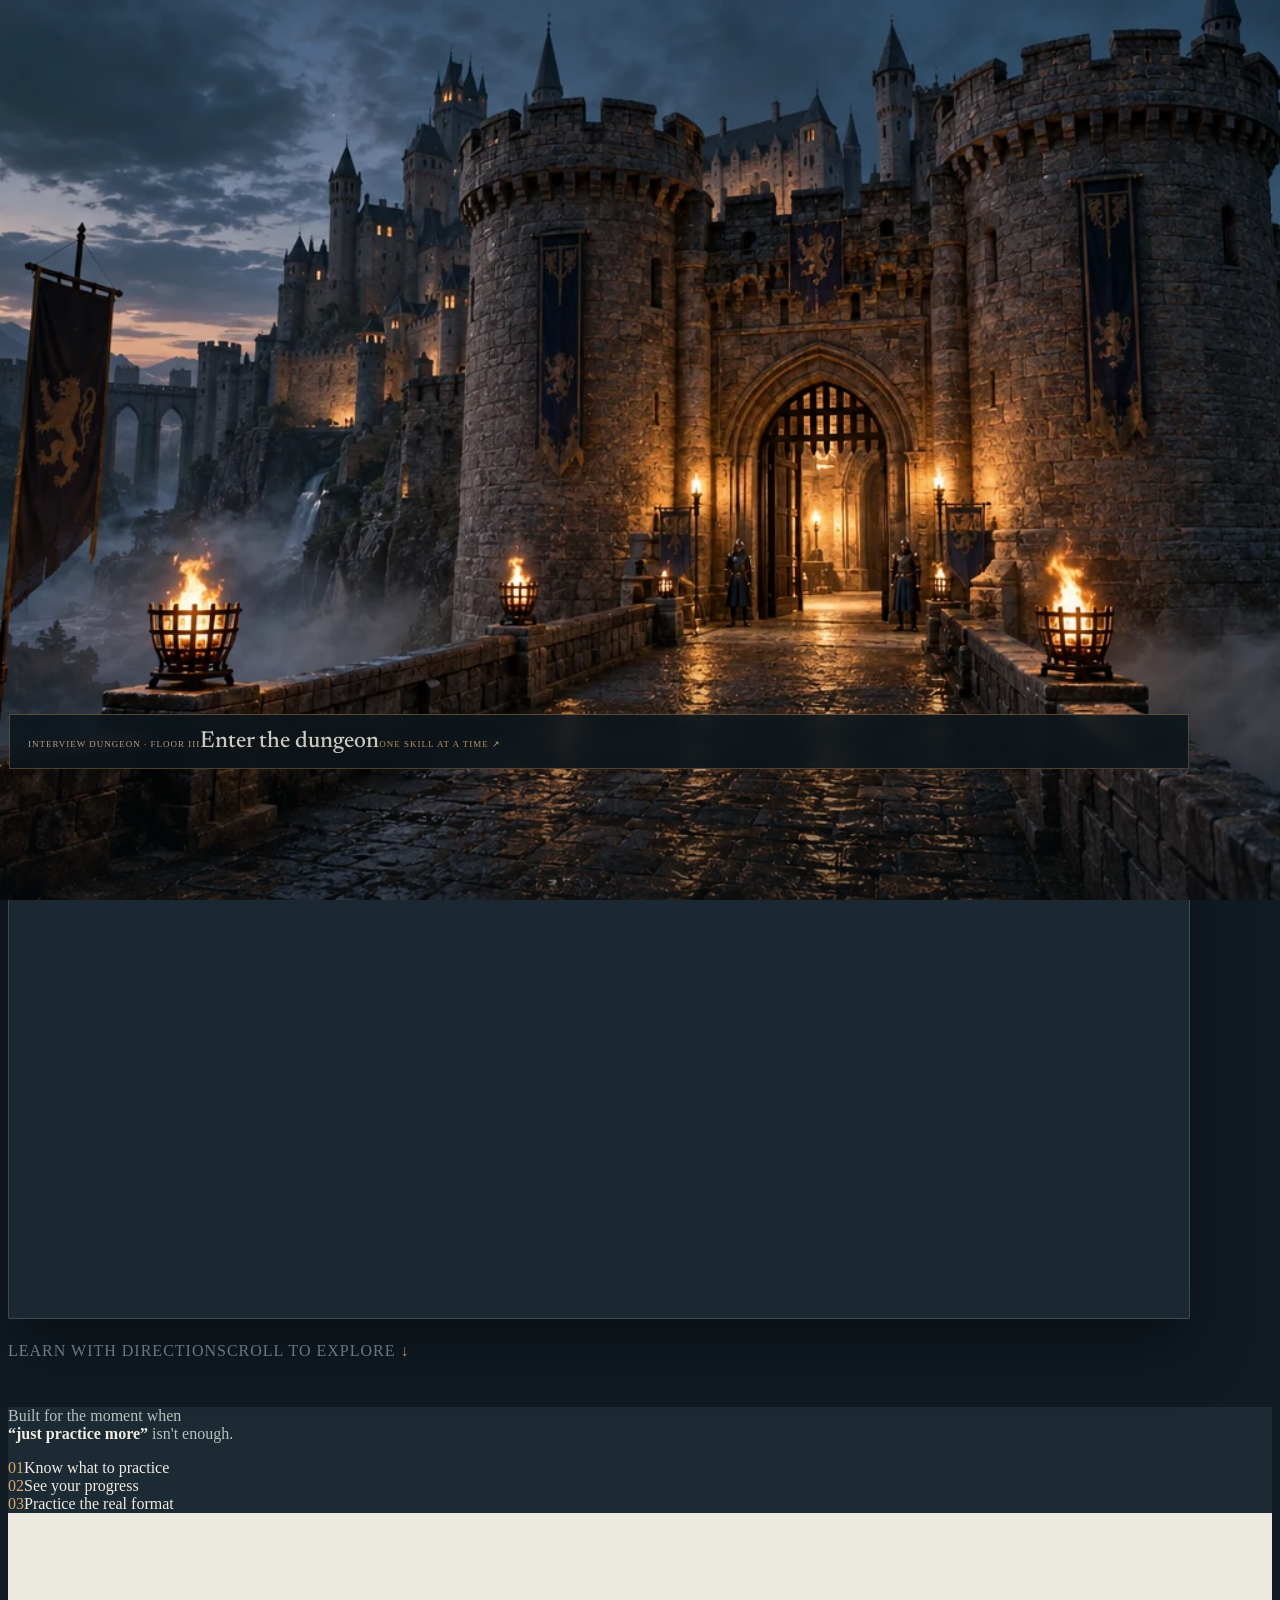
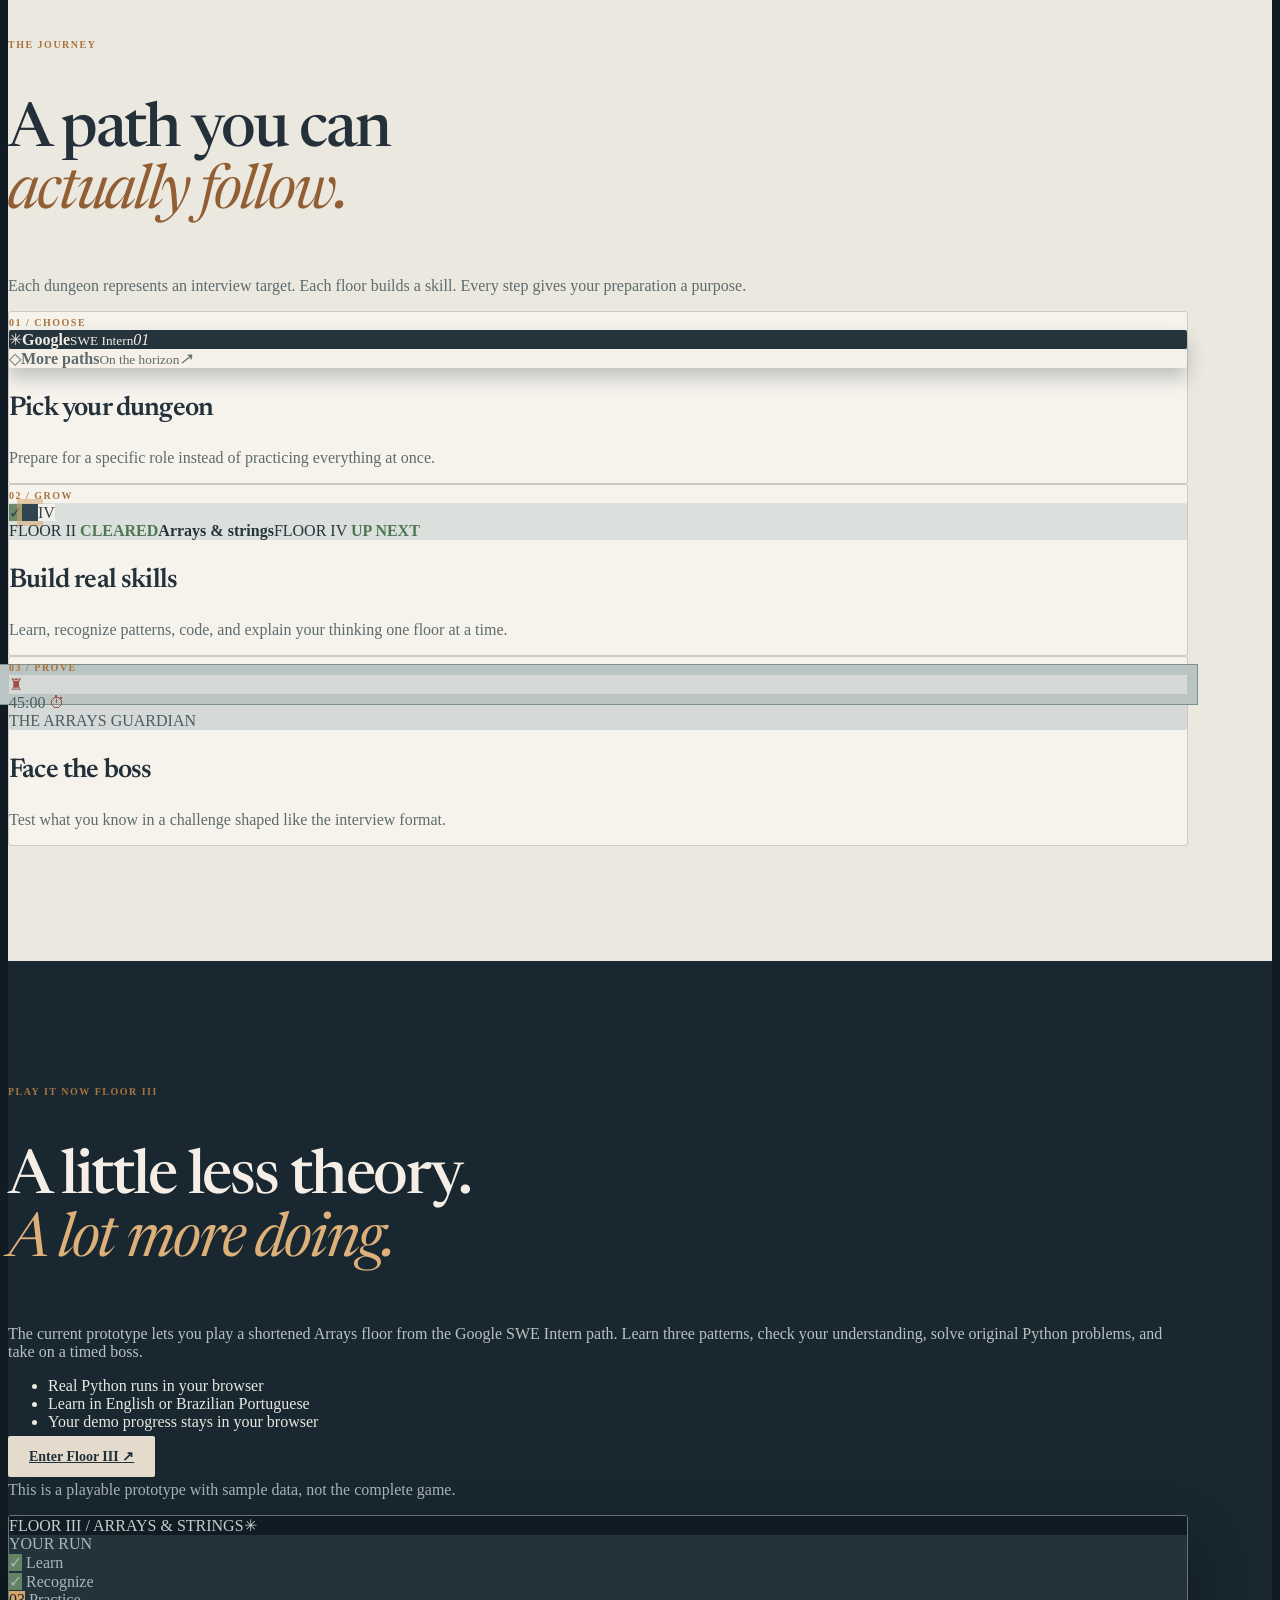
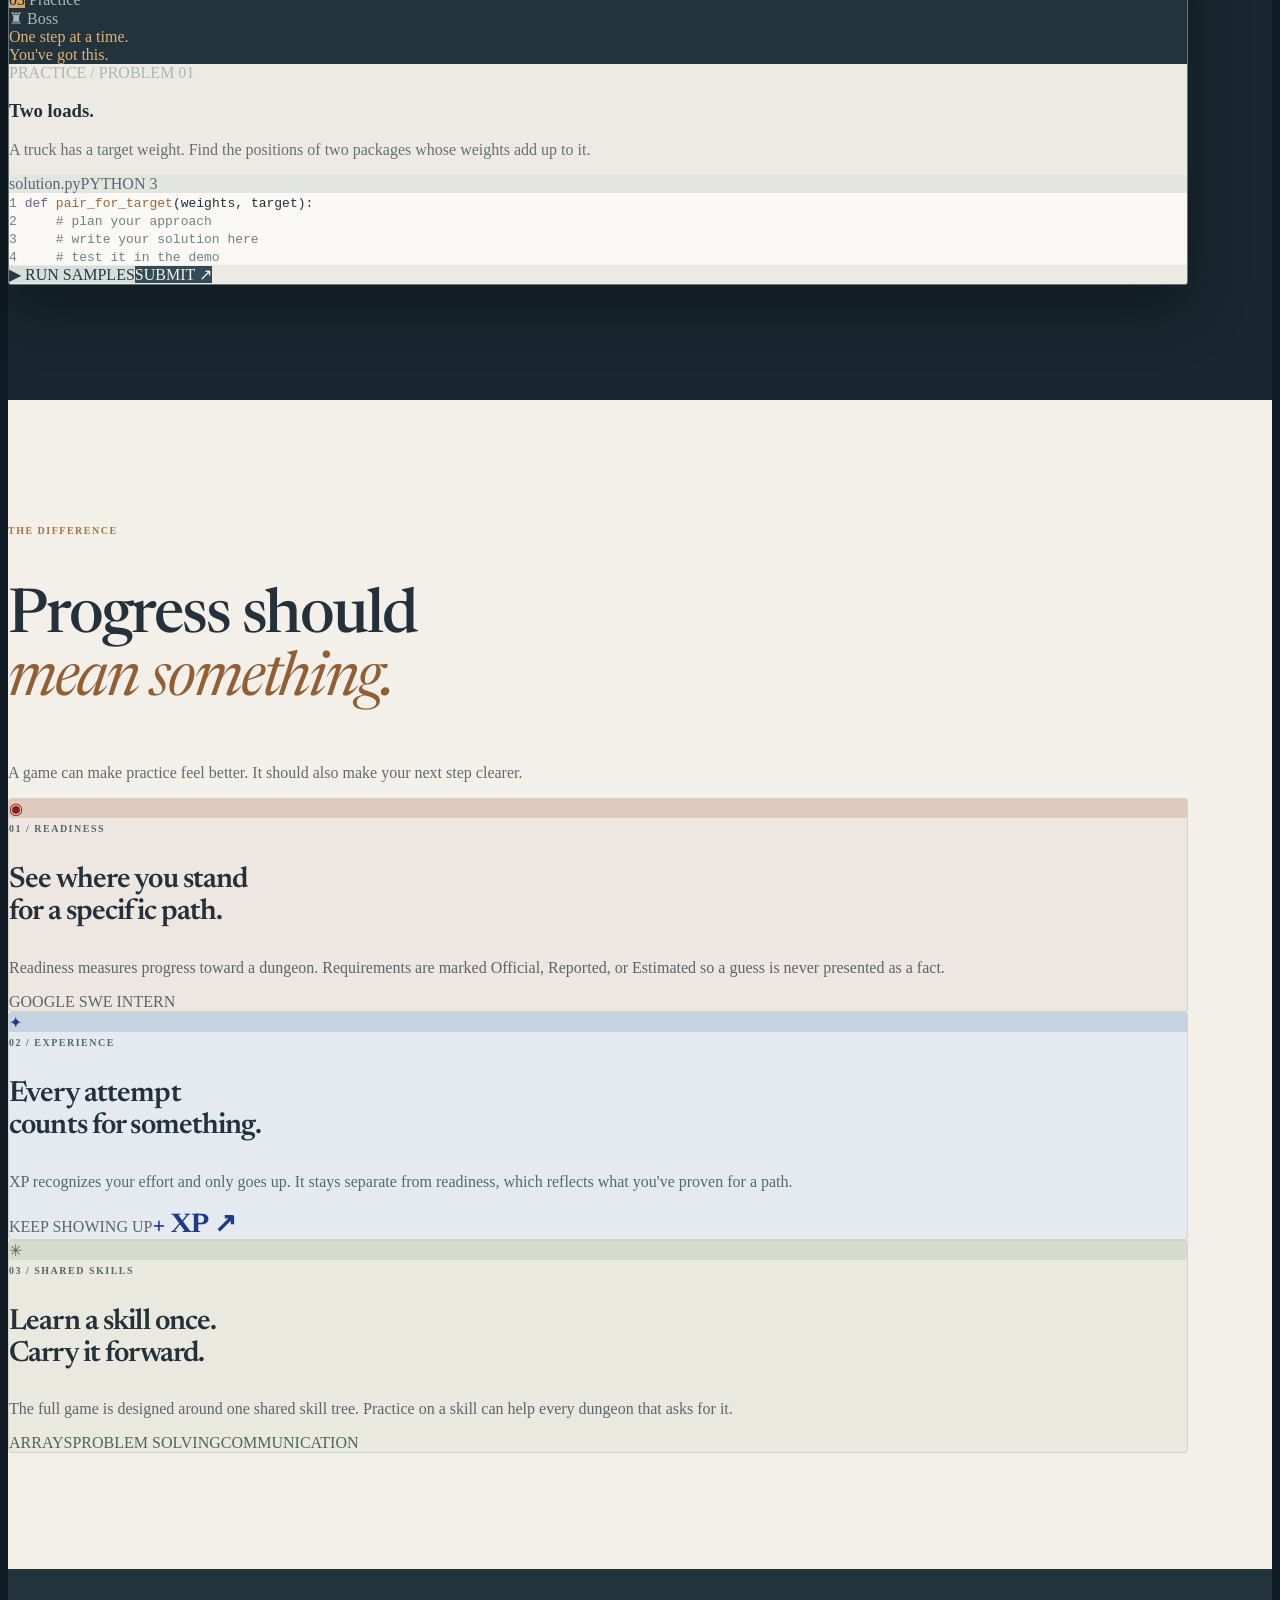
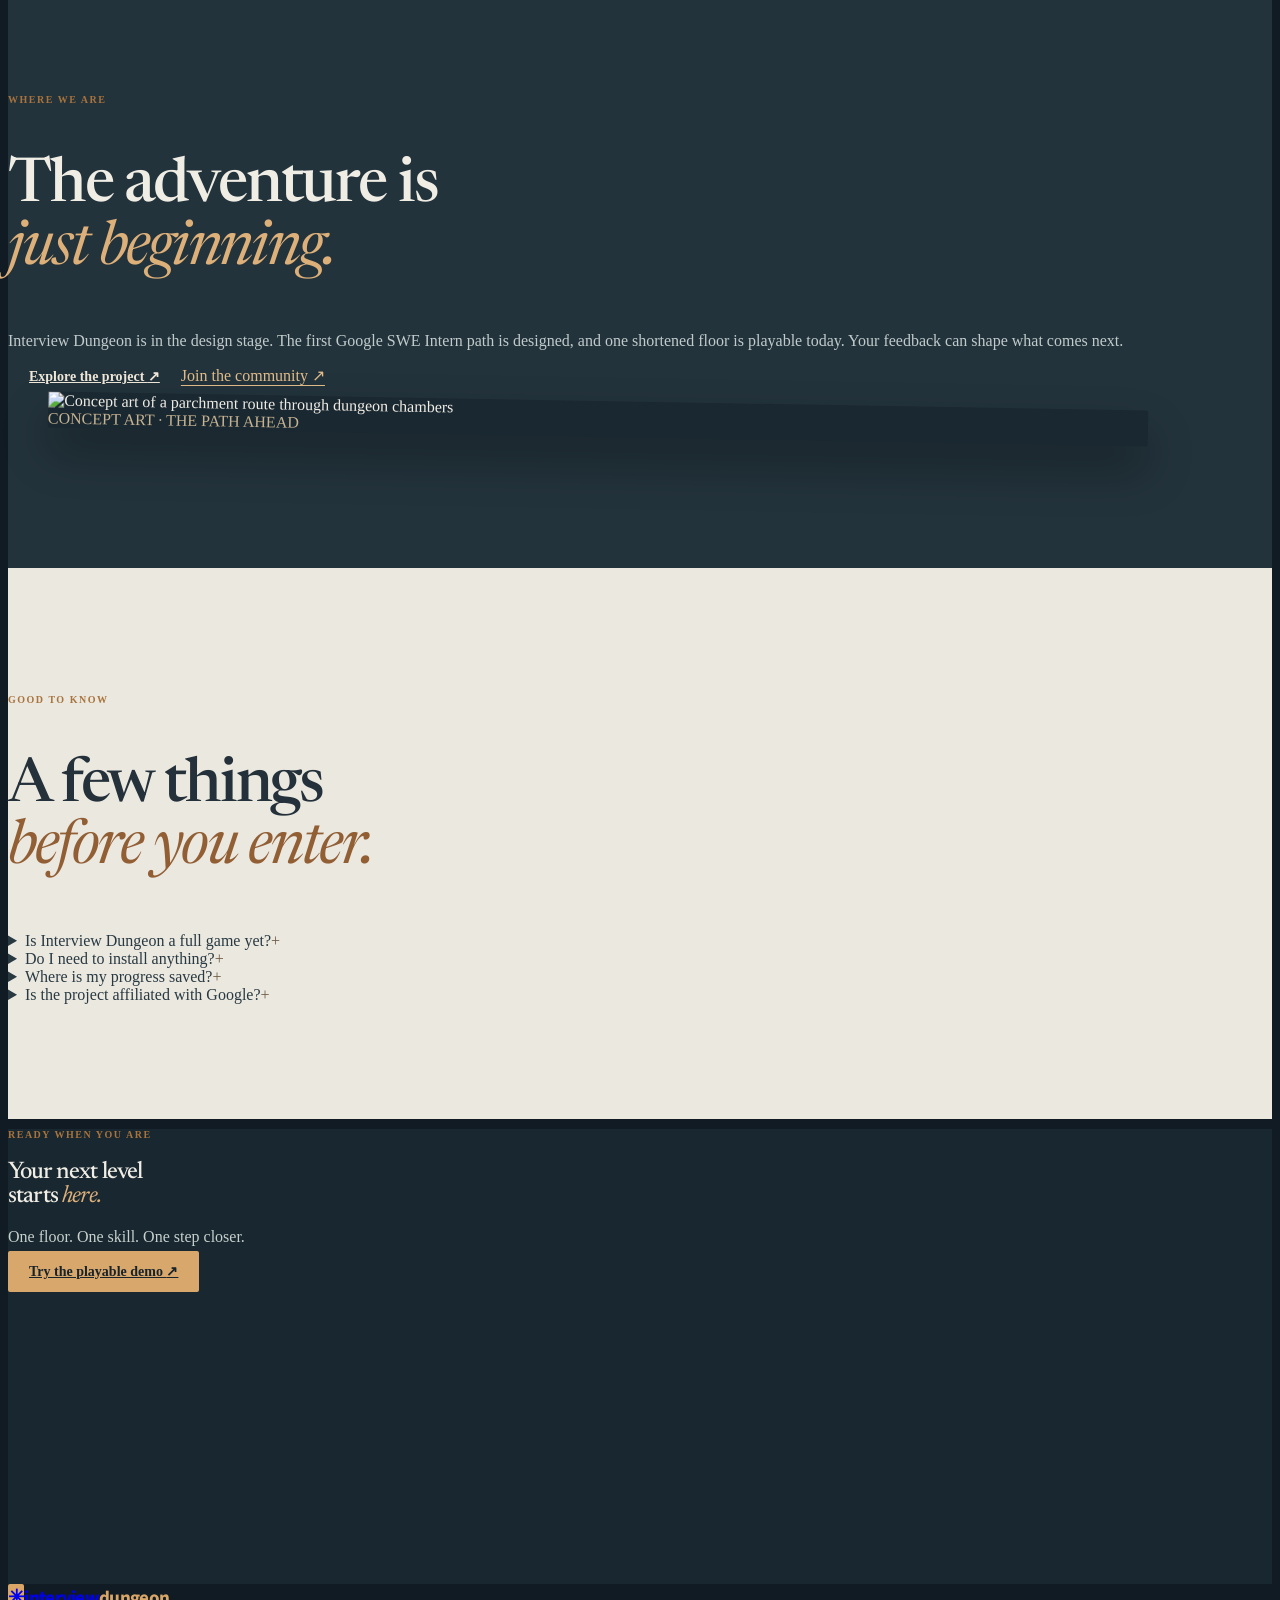
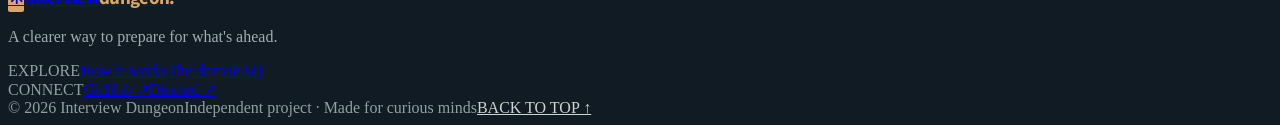
==== website/index.html @ 8a8655fc "Refine landing page with castle artwork and dusk palette" ====
<!doctype html>
<html lang="en">
<head>
  <meta charset="utf-8">
  <meta name="viewport" content="width=device-width, initial-scale=1">
  <meta name="theme-color" content="#101b23">
  <meta name="description" content="Interview Dungeon turns tech interview preparation into a skill-by-skill adventure. Explore the concept and play the Floor III demo.">
  <title>Interview Dungeon — Prepare with purpose</title>
  <link rel="preconnect" href="https://fonts.googleapis.com">
  <link rel="preconnect" href="https://fonts.gstatic.com" crossorigin>
  <link href="https://fonts.googleapis.com/css2?family=Newsreader:opsz,wght@6..72,400;6..72,500;6..72,600&family=Source+Sans+3:wght@400;500;600;700&family=IBM+Plex+Mono:wght@400;500;600&display=swap" rel="stylesheet">
  <link rel="stylesheet" href="styles.css">
  <link rel="stylesheet" href="theme.css">
  <link rel="stylesheet" href="landing-refinement.css">
  <script src="script.js" defer></script>
</head>
<body>
  <a class="skip-link" href="#main">Skip to content</a>

  <header class="site-header" id="top">
    <div class="container header-inner">
      <a class="brand" href="#top" aria-label="Interview Dungeon home"><span class="brand-mark" aria-hidden="true">✳</span><span>interview<span class="brand-accent">dungeon</span><span class="brand-dot">.</span></span></a>
      <button class="menu-toggle" type="button" aria-label="Open navigation" aria-controls="primary-nav" aria-expanded="false"><span></span><span></span><span></span></button>
      <nav class="primary-nav" id="primary-nav" aria-label="Main navigation">
        <a href="#how-it-works">How it works</a>
        <a href="#the-demo">The demo</a>
        <a href="#why-it-works">Why it works</a>
        <a href="#faq">FAQ</a>
        <a class="nav-cta" href="../prototype/">Play the demo <span aria-hidden="true">↗</span></a>
      </nav>
    </div>
  </header>

  <main id="main">
    <section class="hero section-pad" aria-labelledby="hero-title">
      <div class="container hero-grid">
        <div class="hero-copy">
          <div class="eyebrow"><span class="eyebrow-line"></span> INTERVIEW PREP, REIMAGINED </div>
          <h1 id="hero-title">Your next interview is a <em>dungeon.</em><br>Enter prepared.</h1>
          <p class="hero-lede">Trade aimless grinding for a clear path. Learn the skills, practice the format, and face a boss that feels like the interview ahead.</p>
          <div class="hero-actions"><a class="button button-primary" href="../prototype/">Try the playable demo <span aria-hidden="true">↗</span></a><a class="text-link" href="#how-it-works">See how it works <span aria-hidden="true">↓</span></a></div>
          <p class="hero-note"><span class="note-pulse" aria-hidden="true"></span> Playable Floor III prototype · Free in your browser</p>
        </div>
        <div class="hero-art" aria-label="Castle entrance at dusk, with torches along a stone bridge">
          <img class="hero-key-art" src="assets/castle-gate.webp" alt="A castle gate glows with torchlight beyond a wet stone bridge at dusk" width="1280" height="720" fetchpriority="high">
          <div class="hero-art-card"><span>INTERVIEW DUNGEON · FLOOR III</span><strong>Enter the dungeon</strong><small>ONE SKILL AT A TIME <span aria-hidden="true">↗</span></small></div>
        </div>
      </div>
      <div class="container hero-bottom"><span>LEARN WITH DIRECTION</span><span class="hero-bottom-rule"></span><span>SCROLL TO EXPLORE <span aria-hidden="true">↓</span></span></div>
    </section>

    <section class="value-band" aria-label="The Interview Dungeon approach"><div class="container value-grid"><p>Built for the moment when<br><strong>“just practice more”</strong> isn't enough.</p><div><span class="value-number">01</span><span>Know what to practice</span></div><div><span class="value-number">02</span><span>See your progress</span></div><div><span class="value-number">03</span><span>Practice the real format</span></div></div></section>

    <section class="how-section section-pad" id="how-it-works" aria-labelledby="how-title"><div class="container"><div class="section-heading"><div><p class="kicker">THE JOURNEY</p><h2 id="how-title">A path you can<br><em>actually follow.</em></h2></div><p>Each dungeon represents an interview target. Each floor builds a skill. Every step gives your preparation a purpose.</p></div><div class="steps-grid">
      <article class="step-card"><span class="step-num">01 / CHOOSE</span><div class="step-visual choose-visual" aria-hidden="true"><div class="path-tile"><span>✳</span><b>Google</b><small>SWE Intern</small><i>01</i></div><div class="path-tile path-muted"><span>◇</span><b>More paths</b><small>On the horizon</small><i>↗</i></div></div><h3>Pick your dungeon</h3><p>Prepare for a specific role instead of practicing everything at once.</p></article>
      <article class="step-card"><span class="step-num">02 / GROW</span><div class="step-visual grow-visual" aria-hidden="true"><div class="vertical-path"><span class="path-node done">✓</span><span class="path-node active">III</span><span class="path-node">IV</span></div><div class="path-copy"><span>FLOOR II <b>CLEARED</b></span><strong>Arrays &amp; strings</strong><span>FLOOR IV <b>UP NEXT</b></span></div></div><h3>Build real skills</h3><p>Learn, recognize patterns, code, and explain your thinking one floor at a time.</p></article>
      <article class="step-card"><span class="step-num">03 / PROVE</span><div class="step-visual prove-visual" aria-hidden="true"><div class="boss-ring"><span>♜</span></div><div class="boss-chip">45:00 <span>⏱</span></div><div class="boss-caption">THE ARRAYS GUARDIAN</div></div><h3>Face the boss</h3><p>Test what you know in a challenge shaped like the interview format.</p></article>
    </div></div></section>

    <section class="demo-section section-pad" id="the-demo" aria-labelledby="demo-title"><div class="container demo-grid"><div class="demo-copy"><p class="kicker">PLAY IT NOW <span class="kicker-rule"></span> FLOOR III</p><h2 id="demo-title">A little less theory.<br><em>A lot more doing.</em></h2><p>The current prototype lets you play a shortened Arrays floor from the Google SWE Intern path. Learn three patterns, check your understanding, solve original Python problems, and take on a timed boss.</p><ul class="check-list"><li>Real Python runs in your browser</li><li>Learn in English or Brazilian Portuguese</li><li>Your demo progress stays in your browser</li></ul><a class="button button-light" href="../prototype/">Enter Floor III <span aria-hidden="true">↗</span></a><p class="demo-disclaimer">This is a playable prototype with sample data, not the complete game.</p></div><div class="demo-preview" aria-label="Conceptual preview of the Floor III coding experience"><div class="preview-top"><span class="preview-dots" aria-hidden="true"><i></i><i></i><i></i></span><span>FLOOR III / ARRAYS &amp; STRINGS</span><span>✳</span></div><div class="preview-layout"><div class="preview-sidebar"><span class="preview-tiny">YOUR RUN</span><div class="preview-step completed"><span>✓</span> Learn</div><div class="preview-step completed"><span>✓</span> Recognize</div><div class="preview-step current"><span>03</span> Practice</div><div class="preview-step"><span>♜</span> Boss</div><div class="sidebar-note">One step at a time.<br>You've got this.</div></div><div class="preview-main"><span class="preview-tiny">PRACTICE / PROBLEM 01</span><h3>Two loads.</h3><p>A truck has a target weight. Find the positions of two packages whose weights add up to it.</p><div class="code-editor"><div class="code-head"><span>solution.py</span><span>PYTHON 3</span></div><code><span class="line-num">1</span> <span class="code-purple">def</span> <span class="code-yellow">pair_for_target</span>(weights, target):<br><span class="line-num">2</span> &nbsp;&nbsp;&nbsp;&nbsp;<span class="code-comment"># plan your approach</span><br><span class="line-num">3</span> &nbsp;&nbsp;&nbsp;&nbsp;<span class="code-comment"># write your solution here</span><br><span class="line-num">4</span> &nbsp;&nbsp;&nbsp;&nbsp;<span class="code-comment"># test it in the demo</span></code></div><div class="preview-actions"><span>▶ RUN SAMPLES</span><span>SUBMIT ↗</span></div></div></div></div></div></section>

    <section class="difference-section section-pad" id="why-it-works" aria-labelledby="difference-title"><div class="container"><div class="section-heading difference-heading"><div><p class="kicker">THE DIFFERENCE</p><h2 id="difference-title">Progress should<br><em>mean something.</em></h2></div><p>A game can make practice feel better. It should also make your next step clearer.</p></div><div class="difference-grid"><article class="difference-card readiness-card"><div class="difference-icon readiness-icon">◉</div><span class="difference-tag">01 / READINESS</span><h3>See where you stand<br>for a specific path.</h3><p>Readiness measures progress toward a dungeon. Requirements are marked Official, Reported, or Estimated so a guess is never presented as a fact.</p><div class="card-bottom"><span>GOOGLE SWE INTERN</span><div class="tiny-bars"><i></i><i></i><i></i><i></i><i></i><i></i><i></i><i></i></div></div></article><article class="difference-card xp-card"><div class="difference-icon xp-icon">✦</div><span class="difference-tag">02 / EXPERIENCE</span><h3>Every attempt<br>counts for something.</h3><p>XP recognizes your effort and only goes up. It stays separate from readiness, which reflects what you've proven for a path.</p><div class="card-bottom xp-bottom"><span>KEEP SHOWING UP</span><strong>+ XP <span>↗</span></strong></div></article><article class="difference-card skill-card"><div class="difference-icon skill-icon">✳</div><span class="difference-tag">03 / SHARED SKILLS</span><h3>Learn a skill once.<br>Carry it forward.</h3><p>The full game is designed around one shared skill tree. Practice on a skill can help every dungeon that asks for it.</p><div class="skill-chips"><span>ARRAYS</span><span>PROBLEM SOLVING</span><span>COMMUNICATION</span></div></article></div></div></section>

    <section class="status-section section-pad" aria-labelledby="status-title"><div class="container status-grid"><div><p class="kicker">WHERE WE ARE</p><h2 id="status-title">The adventure is<br><em>just beginning.</em></h2><p>Interview Dungeon is in the design stage. The first Google SWE Intern path is designed, and one shortened floor is playable today. Your feedback can shape what comes next.</p><div class="status-actions"><a class="button button-outline" href="https://github.com/renilsonjr/Interview-Dungeon">Explore the project <span aria-hidden="true">↗</span></a><a class="text-link" href="https://discord.gg/cfDFY9NZMj">Join the community <span aria-hidden="true">↗</span></a></div></div><figure class="status-art"><img src="assets/dungeon-route-concept.webp" alt="Concept art of a parchment route through dungeon chambers" width="640" height="960" loading="lazy"><figcaption>CONCEPT ART · THE PATH AHEAD</figcaption></figure></div></section>

    <section class="faq-section section-pad" id="faq" aria-labelledby="faq-title"><div class="container faq-grid"><div><p class="kicker">GOOD TO KNOW</p><h2 id="faq-title">A few things<br><em>before you enter.</em></h2></div><div class="faq-list"><details><summary>Is Interview Dungeon a full game yet?<span aria-hidden="true">+</span></summary><p>Not yet. The project is in the design stage. You can play a shortened Floor III demo from the Google SWE Intern path today.</p></details><details><summary>Do I need to install anything?<span aria-hidden="true">+</span></summary><p>No. The prototype runs in your browser, including its Python coding exercises.</p></details><details><summary>Where is my progress saved?<span aria-hidden="true">+</span></summary><p>Demo progress is stored in your browser only. Nothing is sent to a server.</p></details><details><summary>Is the project affiliated with Google?<span aria-hidden="true">+</span></summary><p>No. Company names describe the interview target a path prepares for. Interview Dungeon is not affiliated with those companies.</p></details></div></div></section>

    <section class="final-cta" aria-labelledby="final-title"><div class="container final-inner"><p class="kicker">READY WHEN YOU ARE</p><h2 id="final-title">Your next level<br>starts <em>here.</em></h2><p>One floor. One skill. One step closer.</p><a class="button button-primary" href="../prototype/">Try the playable demo <span aria-hidden="true">↗</span></a></div></section>
  </main>

  <footer class="site-footer"><div class="container footer-main"><div><a class="brand" href="#top"><span class="brand-mark" aria-hidden="true">✳</span><span>interview<span class="brand-accent">dungeon</span><span class="brand-dot">.</span></span></a><p>A clearer way to prepare for what's ahead.</p></div><div class="footer-links"><div><span>EXPLORE</span><a href="#how-it-works">How it works</a><a href="#the-demo">The demo</a><a href="#faq">FAQ</a></div><div><span>CONNECT</span><a href="https://github.com/renilsonjr/Interview-Dungeon">GitHub ↗</a><a href="https://discord.gg/cfDFY9NZMj">Discord ↗</a></div></div></div><div class="container footer-bottom"><span>© <span id="year">2026</span> Interview Dungeon</span><span>Independent project · Made for curious minds</span><a href="#top">BACK TO TOP ↑</a></div></footer>
</body>
</html>
---- website/landing-refinement.css ----
/* Review mock: dusk stone, torchlight, and editorial type. */
:root {
  --ink: #24313a;
  --night: #101b23;
  --night-2: #17242d;
  --night-3: #24323b;
  --cream: #ebe8e0;
  --paper: #f3f0e9;
  --accent-gold: #cb985c;
  --violet: #cb985c;
  --violet-bright: #dfad6e;
  --yellow: #d9a667;
  --mint: #9fae8c;
  --muted: #a7b1b4;
  --line: rgba(216, 166, 103, .2);
  --display: 'Newsreader', Georgia, serif;
  --body: 'Source Sans 3', sans-serif;
  --mono: 'IBM Plex Mono', monospace;
  --radius: 4px;
}

body { background: var(--night); color: #f0ede5; }
::selection { background: #d9a667; color: #101b23; }
a:focus-visible, button:focus-visible, summary:focus-visible { outline-color: #efbe80; }
.container { width: min(1180px, calc(100% - 64px)); }
.section-pad { padding-block: clamp(80px, 9vw, 128px); }
.site-header { background: rgba(16, 27, 35, .95); border-bottom: 1px solid #53616a55; backdrop-filter: blur(12px); }
.header-inner { min-height: 75px; }
.brand { font-family: var(--body); font-size: 19px; font-weight: 700; letter-spacing: -.7px; }
.brand-mark { width: 29px; height: 29px; border-radius: 2px; background: #d9a667; font-size: 20px; transform: none; }
.brand-accent, .brand-dot { color: #d9a667; }
.primary-nav > a:not(.nav-cta) { color: #d1d9d7; font-size: 13px; }
.primary-nav > a:not(.nav-cta):hover { color: #efbe80; }
.nav-cta { border-color: #b4875766; color: #f1e3cb; border-radius: 2px; }
.nav-cta:hover { background: #33414a; }

.hero { padding-top: 84px; padding-bottom: 31px; background: #101b23; }
.hero-grid { display: block; min-height: 0; }
.hero-copy { max-width: 960px; margin-bottom: 48px; }
.eyebrow, .kicker, .step-num, .difference-tag { color: #a8733c; font-size: 10px; font-weight: 600; letter-spacing: 1.5px; }
.eyebrow { color: #d8ad78; margin-bottom: 24px; }
.eyebrow-line { width: 28px; background: #d8ad78; }
.hero h1, h2 { font-family: var(--display); font-weight: 500; letter-spacing: -.035em; }
.hero h1 { max-width: 940px; color: #f0eee9; font-size: clamp(56px, 6.15vw, 88px); line-height: 1.02; margin-bottom: 26px; }
.hero h1 em, .section-heading h2 em, .demo-copy h2 em, .status-grid h2 em, .faq-grid h2 em, .final-inner h2 em { color: #ddb07a; font-style: italic; font-weight: 400; }
.hero-lede { max-width: 640px; font-size: 19px; line-height: 1.62; color: #bac3c3; }
.hero-actions { margin-top: 29px; }
.button { min-height: 50px; padding: 13px 21px; border-radius: 2px; font-size: 14px; font-weight: 700; box-shadow: none; }
.button-primary { color: #18232a; background: #d8a76c; box-shadow: none; }
.button-primary:hover { background: #e9bb82; box-shadow: none; transform: translateY(-2px); }
.text-link { color: #e1d8c8; text-underline-offset: 4px; }
.text-link:hover { color: #efbe80; }
.hero-note { color: #96a5a8; font-size: 12px; }
.note-pulse { background: #91aa8f; box-shadow: none; }
.hero-art { display: block; width: 100%; height: auto; aspect-ratio: 16 / 8.2; isolation: isolate; overflow: hidden; border: 1px solid #7e8c8f55; border-radius: 2px; background: #1b2831; box-shadow: 0 28px 65px #0006; }
.hero-art::before { content: ''; position: absolute; z-index: 1; inset: 0; width: auto; height: auto; border-radius: 0; opacity: 1; filter: none; background: linear-gradient(0deg, rgba(7, 14, 19, .53), transparent 26%); }
.hero-key-art { position: absolute; inset: 0; width: 100%; height: 100%; display: block; object-fit: cover; object-position: center 47%; }
.hero-art-card { z-index: 2; bottom: 18px; left: 20px; width: auto; min-width: 235px; padding: 15px 18px; background: rgba(13, 23, 30, .88); border: 1px solid #d9a66766; box-shadow: none; backdrop-filter: blur(7px); }
.hero-art-card span, .hero-art-card small { color: #d9bd99; font-size: 9px; letter-spacing: 1px; }
.hero-art-card strong { color: #f4eee4; font-family: var(--display); font-size: 23px; font-weight: 500; margin: 5px 0 5px; }
.hero-art-card small { color: #ddac71; }
.hero-bottom { padding-top: 23px; color: #819198; font-weight: 500; letter-spacing: 1px; }
.hero-bottom-rule { background: #76878a44; }
.hero-bottom span:last-child span { color: #d9a667; }

.value-band { background: #1b2a33; border-color: #52606944; }
.value-grid p { color: #b7c1bd; }
.value-grid strong, .value-grid > div { color: #f1ebe2; }
.value-number { color: #d8a76c; }
.how-section, .faq-section { background: #ebe8e0; color: #24313a; }
.difference-section { background: #f3f0e9; color: #24313a; }
.section-heading h2, .demo-copy h2, .status-grid h2, .faq-grid h2 { font-size: clamp(46px, 4.8vw, 67px); line-height: 1.02; }
.how-section h2 em, .difference-section h2 em, .faq-section h2 em { color: #925f35; }
.section-heading > p, .step-card p { color: #5e6b6c; }
.step-card { background: #f6f3ed; border: 1px solid #cfcac0; border-radius: 3px; box-shadow: none; }
.step-card h3, .difference-card h3 { font-family: var(--display); font-weight: 600; letter-spacing: -.03em; }
.step-card h3 { font-size: 27px; }
.step-visual { border-radius: 2px; }
.choose-visual { background: #d9d0bd; }
.grow-visual { background: #dce0dc; }
.prove-visual { background: #d5d9d8; }
.path-tile { border-radius: 2px; background: #25343d; color: #f3eee5; box-shadow: 0 10px 18px #1d2c3540; }
.path-muted { background: #f5f1e8; color: #5f6a6b; }
.vertical-path::before { background: #a3aeb0; }
.path-node { background: #f3f0e9; border-color: #9eaaa9; color: #31434d; }
.path-node.done { background: #6e8a6b; }
.path-node.active { background: #324651; border-color: #324651; box-shadow: 0 0 0 5px #d8a76c88; }
.path-copy, .path-copy strong { color: #24343b; }
.path-copy span b { color: #4f7754; }
.boss-ring { border-color: #9e5144; box-shadow: 0 0 0 10px #b9c4c3, 0 0 0 11px #7b9091; }
.boss-ring span, .boss-chip span { color: #9e5144; }
.boss-chip, .boss-caption { color: #4b5e62; }

.demo-section { background: #182730; color: #f4eee6; }
.demo-copy p:not(.kicker):not(.demo-disclaimer) { color: #b8c2c1; }
.check-list { color: #e8e8e1; }
.check-list li::before { color: #a1b393; }
.button-light { background: #e5dbcc; color: #20303a; }
.button-light:hover { background: #f3e8d7; }
.demo-disclaimer { color: #a6b2b2; }
.demo-preview { border: 1px solid #64747a; border-radius: 3px; background: #edeae3; box-shadow: 0 24px 60px #0005; transform: none; }
.preview-top { background: #101b23; border-color: #3d5159; color: #c3cfcb; }
.preview-sidebar { background: #23333c; border-color: #52636b; }
.preview-tiny, .preview-step { color: #a8b7b7; }
.preview-step span { border-color: #77898b; }
.preview-step.completed span { background: #648364; }
.preview-step.current span { background: #d4a66e; color: #18232b; }
.sidebar-note { color: #dfb27a; }
.preview-main, .code-editor code { color: #203039; }
.preview-main > p { color: #647075; }
.code-editor { background: #faf9f5; border-color: #c9ceca; }
.code-head { color: #586870; border-color: #c9ceca; background: #e3e5e0; }
.line-num, .code-comment { color: #718081; }
.code-purple { color: #745d88; }
.code-yellow { color: #a36331; }
.preview-actions span { background: #d7dfdc; color: #263841; }
.preview-actions span:last-child { background: #334b56; color: #f6f2e8; }

.difference-card { border-radius: 3px; border: 1px solid #d1d2cc; box-shadow: none; }
.readiness-card { background: #eee6e0; }
.xp-card { background: #e4eaf0; }
.skill-card { background: #e9e9df; }
.difference-icon { border-radius: 2px; }
.readiness-icon { background: #dfc9bd; color: #8e1b14; }
.xp-icon { background: #c4d2e1; color: #1f3a8a; }
.skill-icon { background: #d7dbcd; color: #4f6558; }
.difference-card h3 { font-size: 29px; line-height: 1.12; }
.difference-tag, .difference-card p, .card-bottom { color: #59666b; }
.tiny-bars i { background: #9b5148; }
.tiny-bars i:nth-child(n+7) { background: #c7aaa1; }
.xp-bottom strong { color: #1f3a8a; font-family: var(--display); font-size: 27px; }
.skill-chips span { border-color: #b9c5ba; color: #4c6659; }

.status-section { background: #23333c; }
.status-grid p:not(.kicker) { color: #c1cbca; }
.button-outline { border-color: #ccaa80; color: #f0e8da; }
.button-outline:hover { background: #ffffff12; }
.status-actions .text-link { color: #e3bc8a; }
.status-art { background: #1a2831; border-color: #697579; border-radius: 2px; transform: rotate(1deg); box-shadow: 0 24px 46px #0005; }
.status-art figcaption { color: #c6b391; }
.faq-list, .faq-list details { border-color: #c6cbc5; }
.faq-list summary { color: #283941; }
.faq-list summary span { border-color: #9aa9a6; border-radius: 2px; color: #705b44; }
.faq-list details p { color: #607076; }
.final-cta { background: #182730; }
.final-inner { min-height: 455px; }
.final-inner::before, .final-inner::after { display: none; }
.final-inner > p:not(.kicker) { color: #c7d0cb; }
.site-footer { background: #101b23; }
.footer-main p { color: #9faeb0; }
.footer-links > div { color: #d1dcda; }
.footer-links span, .footer-bottom { color: #90a1a4; }
.footer-links a:hover, .footer-bottom a:hover { color: #e0b57f; }
.footer-bottom a { color: #ccd5d2; }

@media (max-width: 780px) {
  .container { width: min(100% - 36px, 660px); }
  .site-header .brand { font-size: 18px; }
  .menu-toggle { border-color: #63787b; border-radius: 2px; }
  .primary-nav { background: #17242d; border-color: #465861; }
  .hero { padding-top: 64px; }
  .hero-copy { margin-bottom: 36px; }
  .hero h1 { font-size: clamp(50px, 8.5vw, 70px); }
  .hero-art { height: auto; aspect-ratio: 16 / 10; }
  .hero-key-art { object-position: 55% center; }
  .step-card h3 { font-size: 25px; }
  .difference-card { min-height: 310px; }
}

@media (max-width: 520px) {
  .container { width: calc(100% - 32px); }
  .hero { padding-top: 49px; }
  .hero h1 { font-size: clamp(44px, 11.5vw, 58px); }
  .hero-lede { font-size: 16px; }
  .hero-art { aspect-ratio: 4 / 3; }
  .hero-key-art { object-position: 59% center; }
  .hero-art-card { left: 11px; bottom: 11px; min-width: 0; width: calc(100% - 22px); padding: 10px 12px; }
  .hero-art-card strong { font-size: 20px; }
  .hero-bottom { font-size: 8px; }
  .section-heading h2, .demo-copy h2, .status-grid h2, .faq-grid h2 { font-size: 44px; }
}
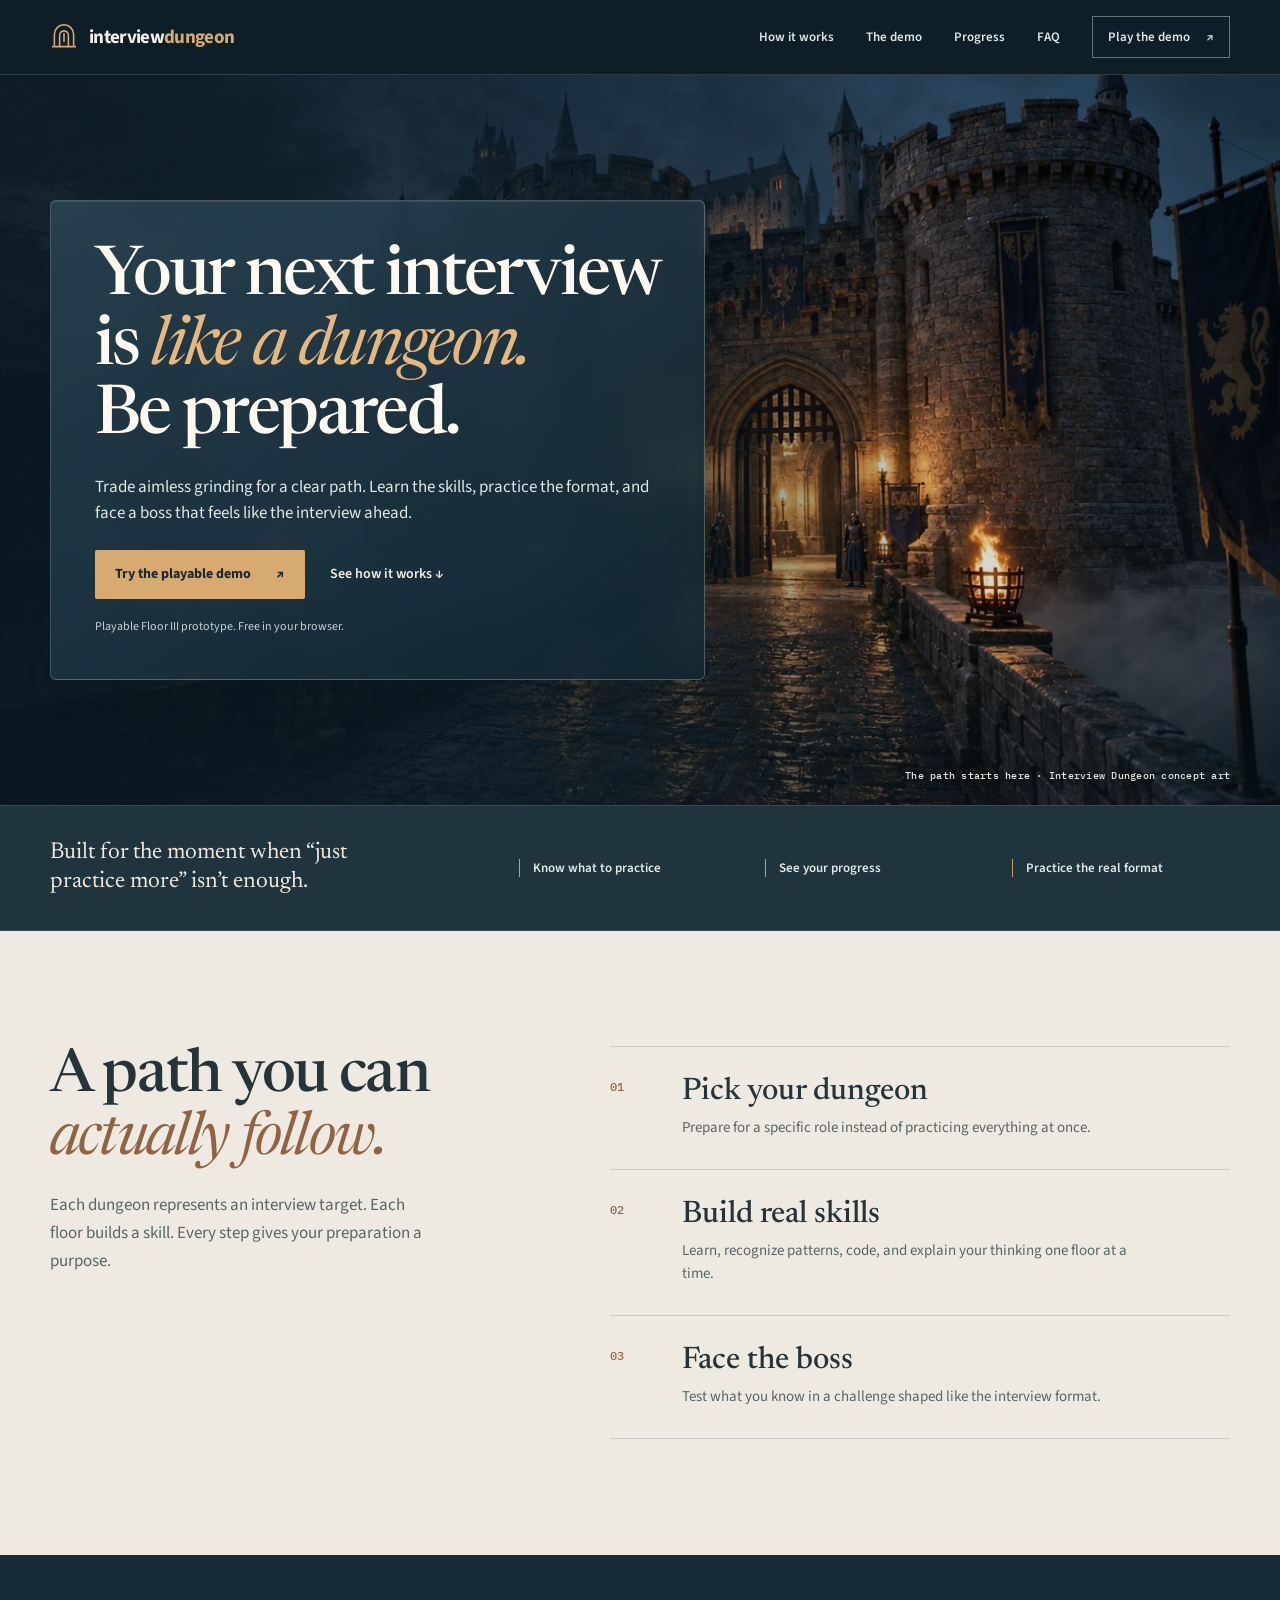
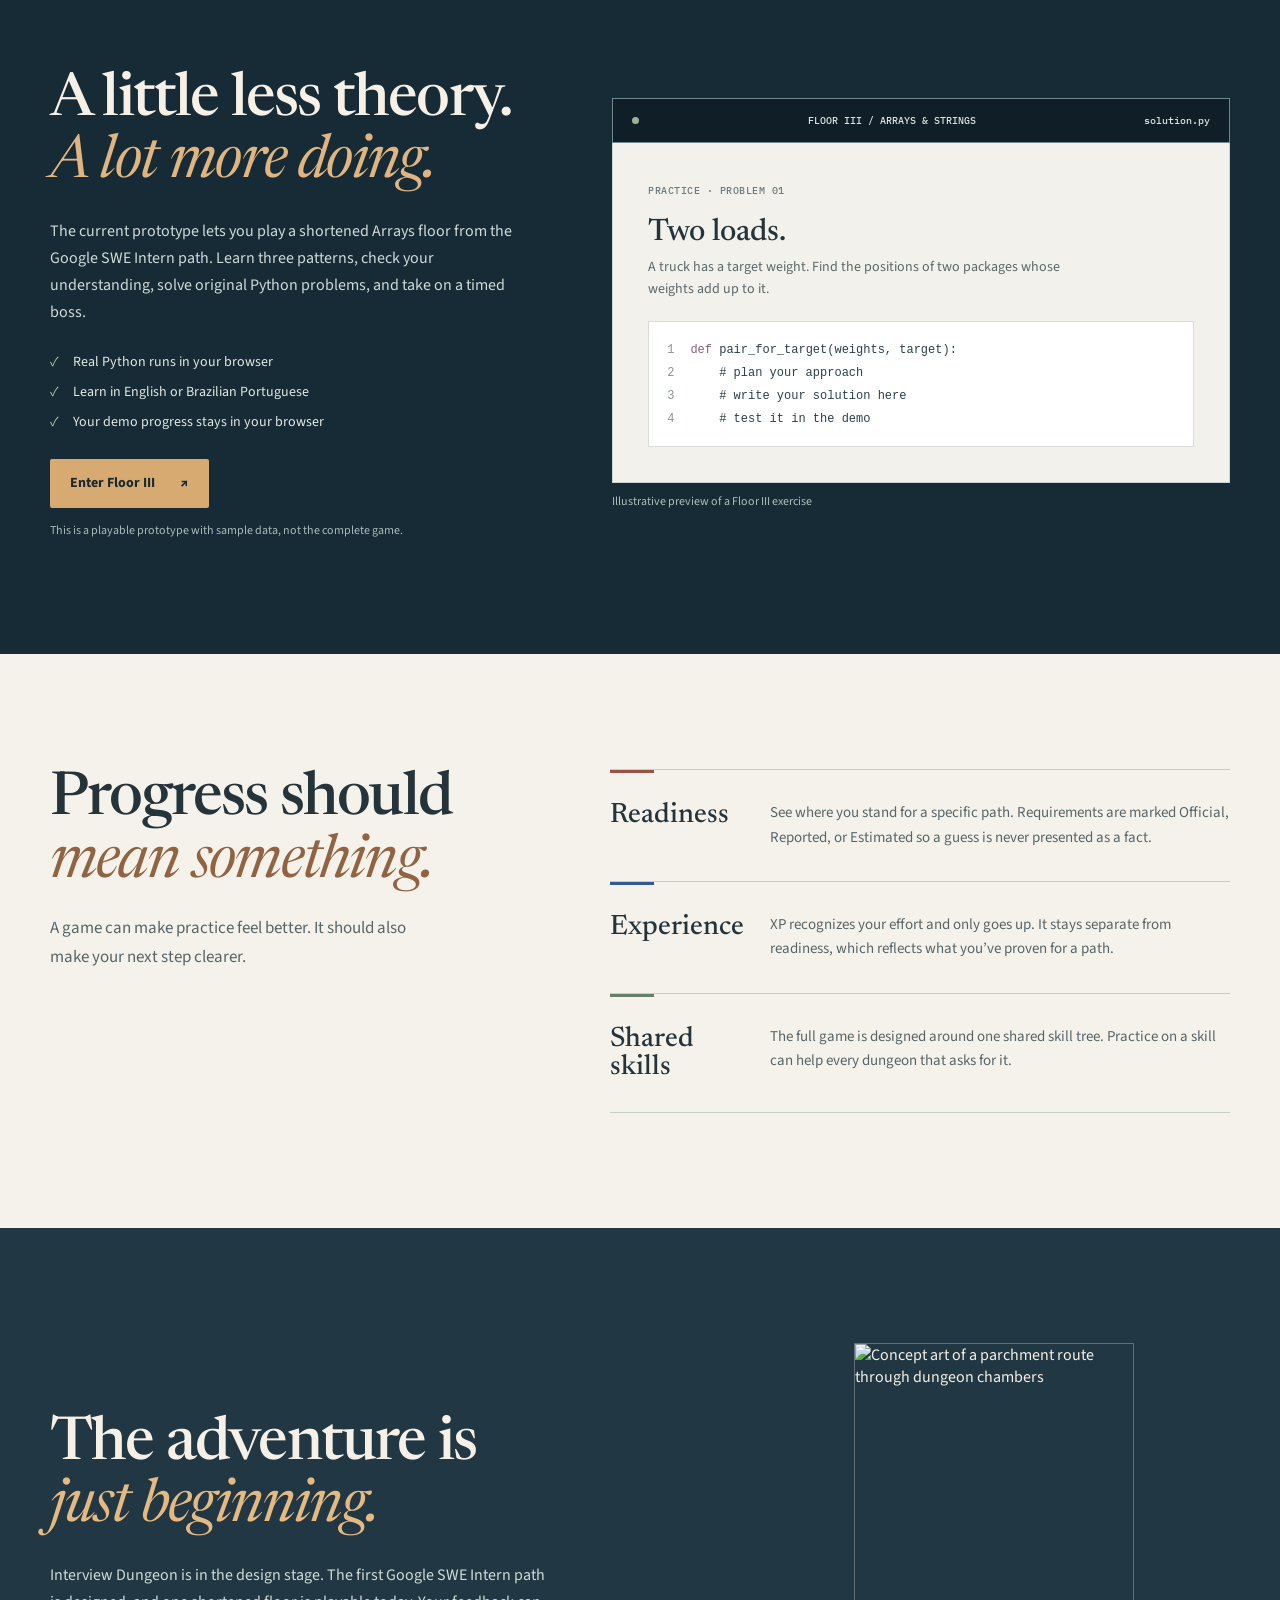
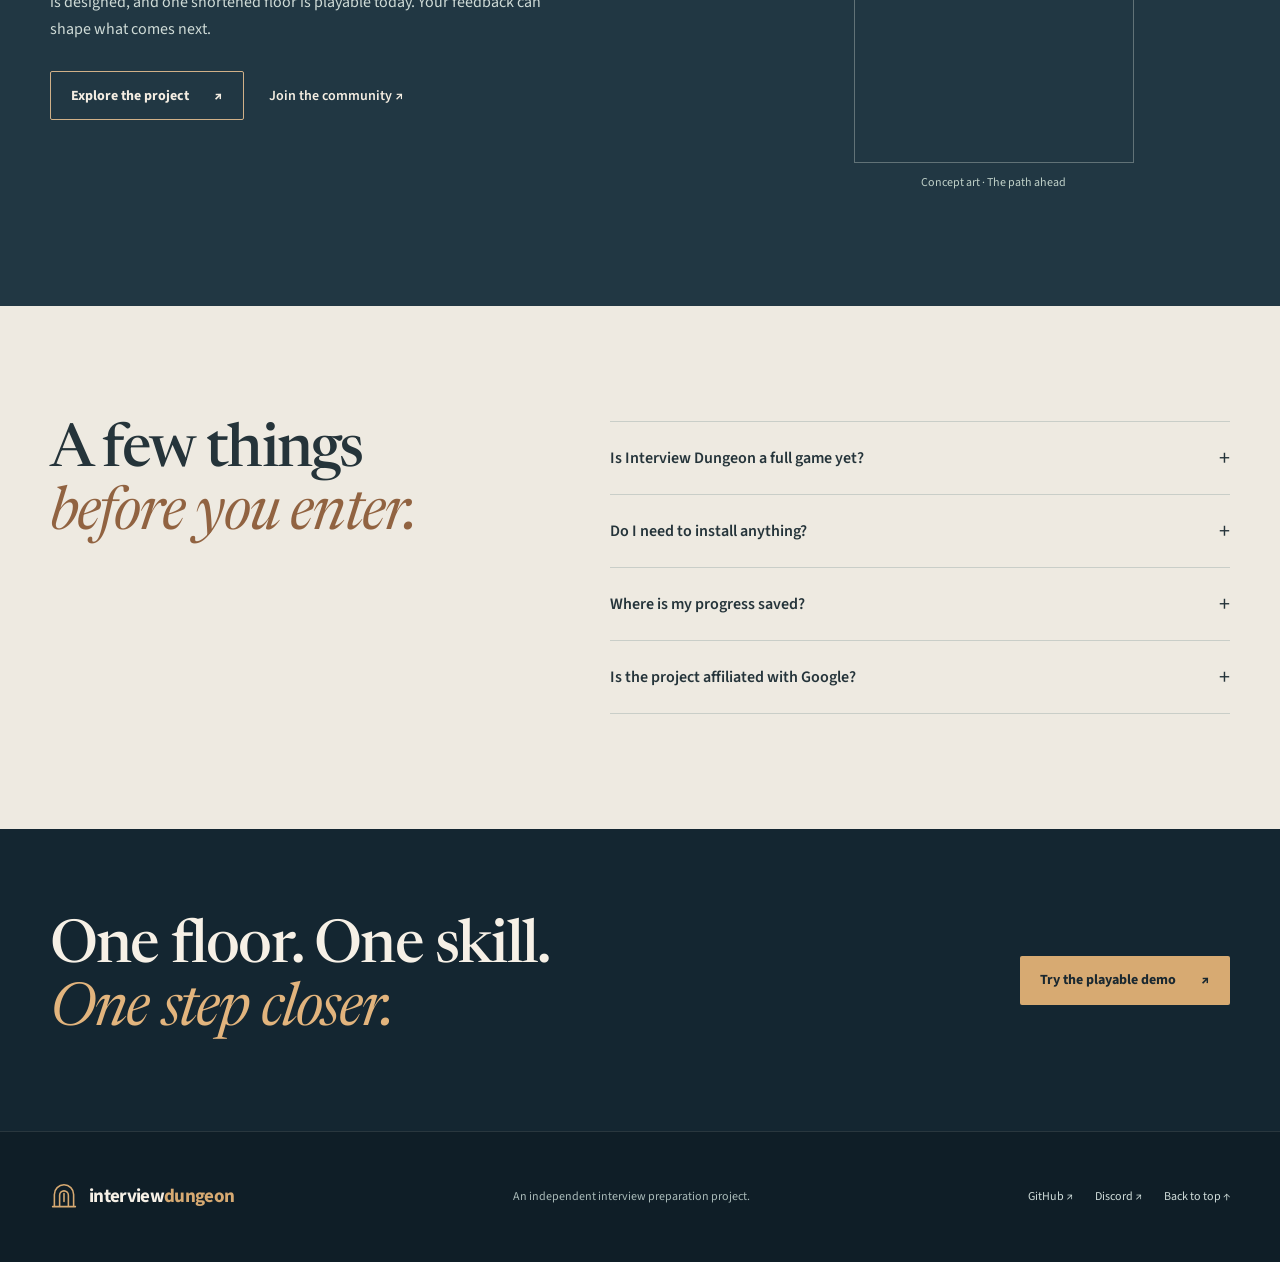
==== commit 6d506ad7: "Publish Impeccable landing page redesign" ====
--- a/website/index.html
+++ b/website/index.html
@@ -3,28 +3,28 @@
 <head>
   <meta charset="utf-8">
   <meta name="viewport" content="width=device-width, initial-scale=1">
-  <meta name="theme-color" content="#101b23">
+  <meta name="theme-color" content="#142631">
   <meta name="description" content="Interview Dungeon turns tech interview preparation into a skill-by-skill adventure. Explore the concept and play the Floor III demo.">
   <title>Interview Dungeon — Prepare with purpose</title>
   <link rel="preconnect" href="https://fonts.googleapis.com">
   <link rel="preconnect" href="https://fonts.gstatic.com" crossorigin>
-  <link href="https://fonts.googleapis.com/css2?family=Newsreader:opsz,wght@6..72,400;6..72,500;6..72,600&family=Source+Sans+3:wght@400;500;600;700&family=IBM+Plex+Mono:wght@400;500;600&display=swap" rel="stylesheet">
-  <link rel="stylesheet" href="styles.css">
-  <link rel="stylesheet" href="theme.css">
-  <link rel="stylesheet" href="landing-refinement.css">
+  <link href="https://fonts.googleapis.com/css2?family=Newsreader:opsz,wght@6..72,400;6..72,500;6..72,600&family=Source+Sans+3:wght@400;500;600;700&family=IBM+Plex+Mono:wght@400;500&display=swap" rel="stylesheet">
+  <link rel="stylesheet" href="impeccable.css">
   <script src="script.js" defer></script>
 </head>
 <body>
   <a class="skip-link" href="#main">Skip to content</a>
-
   <header class="site-header" id="top">
     <div class="container header-inner">
-      <a class="brand" href="#top" aria-label="Interview Dungeon home"><span class="brand-mark" aria-hidden="true">✳</span><span>interview<span class="brand-accent">dungeon</span><span class="brand-dot">.</span></span></a>
+      <a class="brand" href="#top" aria-label="Interview Dungeon home">
+        <svg class="brand-mark" viewBox="0 0 32 32" aria-hidden="true" focusable="false"><path d="M5 27V13a11 11 0 0 1 22 0v14M11 27V14a5 5 0 0 1 10 0v13M3 27h26M16 12v9"/></svg>
+        <span>interview<span>dungeon</span></span>
+      </a>
       <button class="menu-toggle" type="button" aria-label="Open navigation" aria-controls="primary-nav" aria-expanded="false"><span></span><span></span><span></span></button>
       <nav class="primary-nav" id="primary-nav" aria-label="Main navigation">
         <a href="#how-it-works">How it works</a>
         <a href="#the-demo">The demo</a>
-        <a href="#why-it-works">Why it works</a>
+        <a href="#why-it-works">Progress</a>
         <a href="#faq">FAQ</a>
         <a class="nav-cta" href="../prototype/">Play the demo <span aria-hidden="true">↗</span></a>
       </nav>
@@ -32,42 +32,92 @@
   </header>
 
   <main id="main">
-    <section class="hero section-pad" aria-labelledby="hero-title">
-      <div class="container hero-grid">
-        <div class="hero-copy">
-          <div class="eyebrow"><span class="eyebrow-line"></span> INTERVIEW PREP, REIMAGINED </div>
-          <h1 id="hero-title">Your next interview is a <em>dungeon.</em><br>Enter prepared.</h1>
-          <p class="hero-lede">Trade aimless grinding for a clear path. Learn the skills, practice the format, and face a boss that feels like the interview ahead.</p>
-          <div class="hero-actions"><a class="button button-primary" href="../prototype/">Try the playable demo <span aria-hidden="true">↗</span></a><a class="text-link" href="#how-it-works">See how it works <span aria-hidden="true">↓</span></a></div>
-          <p class="hero-note"><span class="note-pulse" aria-hidden="true"></span> Playable Floor III prototype · Free in your browser</p>
+    <section class="hero" aria-labelledby="hero-title">
+      <div class="hero-scene">
+        <div class="hero-visual"><img src="assets/castle-gate.webp" alt="A torchlit castle gate at the end of a wet stone bridge at dusk" width="1280" height="720" fetchpriority="high"></div>
+        <div class="container hero-content">
+          <div class="hero-glass">
+            <h1 id="hero-title">Your next interview<br>is <em>like a dungeon.</em><br>Be prepared.</h1>
+            <p>Trade aimless grinding for a clear path. Learn the skills, practice the format, and face a boss that feels like the interview ahead.</p>
+            <div class="hero-actions">
+              <a class="button button-primary" href="../prototype/">Try the playable demo <span aria-hidden="true">↗</span></a>
+              <a class="text-link" href="#how-it-works">See how it works <span aria-hidden="true">↓</span></a>
+            </div>
+            <p class="hero-footnote">Playable Floor III prototype. Free in your browser.</p>
+          </div>
         </div>
-        <div class="hero-art" aria-label="Castle entrance at dusk, with torches along a stone bridge">
-          <img class="hero-key-art" src="assets/castle-gate.webp" alt="A castle gate glows with torchlight beyond a wet stone bridge at dusk" width="1280" height="720" fetchpriority="high">
-          <div class="hero-art-card"><span>INTERVIEW DUNGEON · FLOOR III</span><strong>Enter the dungeon</strong><small>ONE SKILL AT A TIME <span aria-hidden="true">↗</span></small></div>
+        <span class="scene-caption">The path starts here · Interview Dungeon concept art</span>
+      </div>
+    </section>
+
+    <section class="promise-band" aria-label="The Interview Dungeon approach">
+      <div class="container promise-inner">
+        <p>Built for the moment when “just practice more” isn’t enough.</p>
+        <ul><li>Know what to practice</li><li>See your progress</li><li>Practice the real format</li></ul>
+      </div>
+    </section>
+
+    <section class="process section-pad" id="how-it-works" aria-labelledby="process-title">
+      <div class="container process-grid">
+        <div class="section-intro"><h2 id="process-title">A path you can<br><em>actually follow.</em></h2><p>Each dungeon represents an interview target. Each floor builds a skill. Every step gives your preparation a purpose.</p></div>
+        <div class="process-list">
+          <article class="process-step"><span class="step-number">01</span><div><h3>Pick your dungeon</h3><p>Prepare for a specific role instead of practicing everything at once.</p></div></article>
+          <article class="process-step"><span class="step-number">02</span><div><h3>Build real skills</h3><p>Learn, recognize patterns, code, and explain your thinking one floor at a time.</p></div></article>
+          <article class="process-step"><span class="step-number">03</span><div><h3>Face the boss</h3><p>Test what you know in a challenge shaped like the interview format.</p></div></article>
         </div>
       </div>
-      <div class="container hero-bottom"><span>LEARN WITH DIRECTION</span><span class="hero-bottom-rule"></span><span>SCROLL TO EXPLORE <span aria-hidden="true">↓</span></span></div>
     </section>
 
-    <section class="value-band" aria-label="The Interview Dungeon approach"><div class="container value-grid"><p>Built for the moment when<br><strong>“just practice more”</strong> isn't enough.</p><div><span class="value-number">01</span><span>Know what to practice</span></div><div><span class="value-number">02</span><span>See your progress</span></div><div><span class="value-number">03</span><span>Practice the real format</span></div></div></section>
+    <section class="demo-section section-pad" id="the-demo" aria-labelledby="demo-title">
+      <div class="container demo-grid">
+        <div class="demo-copy">
+          <h2 id="demo-title">A little less theory.<br><em>A lot more doing.</em></h2>
+          <p>The current prototype lets you play a shortened Arrays floor from the Google SWE Intern path. Learn three patterns, check your understanding, solve original Python problems, and take on a timed boss.</p>
+          <ul class="demo-facts"><li>Real Python runs in your browser</li><li>Learn in English or Brazilian Portuguese</li><li>Your demo progress stays in your browser</li></ul>
+          <a class="button button-primary" href="../prototype/">Enter Floor III <span aria-hidden="true">↗</span></a>
+          <p class="small-note">This is a playable prototype with sample data, not the complete game.</p>
+        </div>
+        <figure class="demo-preview">
+          <div class="preview-bar"><span class="preview-led" aria-hidden="true"></span><span>FLOOR III / ARRAYS &amp; STRINGS</span><span>solution.py</span></div>
+          <div class="preview-body"><span class="preview-stage">PRACTICE · PROBLEM 01</span><h3>Two loads.</h3><p>A truck has a target weight. Find the positions of two packages whose weights add up to it.</p><pre><code><span>1</span> <b>def</b> pair_for_target(weights, target):
+<span>2</span>     # plan your approach
+<span>3</span>     # write your solution here
+<span>4</span>     # test it in the demo</code></pre></div>
+          <figcaption>Illustrative preview of a Floor III exercise</figcaption>
+        </figure>
+      </div>
+    </section>
 
-    <section class="how-section section-pad" id="how-it-works" aria-labelledby="how-title"><div class="container"><div class="section-heading"><div><p class="kicker">THE JOURNEY</p><h2 id="how-title">A path you can<br><em>actually follow.</em></h2></div><p>Each dungeon represents an interview target. Each floor builds a skill. Every step gives your preparation a purpose.</p></div><div class="steps-grid">
-      <article class="step-card"><span class="step-num">01 / CHOOSE</span><div class="step-visual choose-visual" aria-hidden="true"><div class="path-tile"><span>✳</span><b>Google</b><small>SWE Intern</small><i>01</i></div><div class="path-tile path-muted"><span>◇</span><b>More paths</b><small>On the horizon</small><i>↗</i></div></div><h3>Pick your dungeon</h3><p>Prepare for a specific role instead of practicing everything at once.</p></article>
-      <article class="step-card"><span class="step-num">02 / GROW</span><div class="step-visual grow-visual" aria-hidden="true"><div class="vertical-path"><span class="path-node done">✓</span><span class="path-node active">III</span><span class="path-node">IV</span></div><div class="path-copy"><span>FLOOR II <b>CLEARED</b></span><strong>Arrays &amp; strings</strong><span>FLOOR IV <b>UP NEXT</b></span></div></div><h3>Build real skills</h3><p>Learn, recognize patterns, code, and explain your thinking one floor at a time.</p></article>
-      <article class="step-card"><span class="step-num">03 / PROVE</span><div class="step-visual prove-visual" aria-hidden="true"><div class="boss-ring"><span>♜</span></div><div class="boss-chip">45:00 <span>⏱</span></div><div class="boss-caption">THE ARRAYS GUARDIAN</div></div><h3>Face the boss</h3><p>Test what you know in a challenge shaped like the interview format.</p></article>
-    </div></div></section>
+    <section class="progress section-pad" id="why-it-works" aria-labelledby="progress-title">
+      <div class="container progress-grid">
+        <div class="section-intro"><h2 id="progress-title">Progress should<br><em>mean something.</em></h2><p>A game can make practice feel better. It should also make your next step clearer.</p></div>
+        <div class="progress-list">
+          <article><span class="progress-rule readiness" aria-hidden="true"></span><h3>Readiness</h3><p>See where you stand for a specific path. Requirements are marked Official, Reported, or Estimated so a guess is never presented as a fact.</p></article>
+          <article><span class="progress-rule experience" aria-hidden="true"></span><h3>Experience</h3><p>XP recognizes your effort and only goes up. It stays separate from readiness, which reflects what you’ve proven for a path.</p></article>
+          <article><span class="progress-rule shared" aria-hidden="true"></span><h3>Shared skills</h3><p>The full game is designed around one shared skill tree. Practice on a skill can help every dungeon that asks for it.</p></article>
+        </div>
+      </div>
+    </section>
 
-    <section class="demo-section section-pad" id="the-demo" aria-labelledby="demo-title"><div class="container demo-grid"><div class="demo-copy"><p class="kicker">PLAY IT NOW <span class="kicker-rule"></span> FLOOR III</p><h2 id="demo-title">A little less theory.<br><em>A lot more doing.</em></h2><p>The current prototype lets you play a shortened Arrays floor from the Google SWE Intern path. Learn three patterns, check your understanding, solve original Python problems, and take on a timed boss.</p><ul class="check-list"><li>Real Python runs in your browser</li><li>Learn in English or Brazilian Portuguese</li><li>Your demo progress stays in your browser</li></ul><a class="button button-light" href="../prototype/">Enter Floor III <span aria-hidden="true">↗</span></a><p class="demo-disclaimer">This is a playable prototype with sample data, not the complete game.</p></div><div class="demo-preview" aria-label="Conceptual preview of the Floor III coding experience"><div class="preview-top"><span class="preview-dots" aria-hidden="true"><i></i><i></i><i></i></span><span>FLOOR III / ARRAYS &amp; STRINGS</span><span>✳</span></div><div class="preview-layout"><div class="preview-sidebar"><span class="preview-tiny">YOUR RUN</span><div class="preview-step completed"><span>✓</span> Learn</div><div class="preview-step completed"><span>✓</span> Recognize</div><div class="preview-step current"><span>03</span> Practice</div><div class="preview-step"><span>♜</span> Boss</div><div class="sidebar-note">One step at a time.<br>You've got this.</div></div><div class="preview-main"><span class="preview-tiny">PRACTICE / PROBLEM 01</span><h3>Two loads.</h3><p>A truck has a target weight. Find the positions of two packages whose weights add up to it.</p><div class="code-editor"><div class="code-head"><span>solution.py</span><span>PYTHON 3</span></div><code><span class="line-num">1</span> <span class="code-purple">def</span> <span class="code-yellow">pair_for_target</span>(weights, target):<br><span class="line-num">2</span> &nbsp;&nbsp;&nbsp;&nbsp;<span class="code-comment"># plan your approach</span><br><span class="line-num">3</span> &nbsp;&nbsp;&nbsp;&nbsp;<span class="code-comment"># write your solution here</span><br><span class="line-num">4</span> &nbsp;&nbsp;&nbsp;&nbsp;<span class="code-comment"># test it in the demo</span></code></div><div class="preview-actions"><span>▶ RUN SAMPLES</span><span>SUBMIT ↗</span></div></div></div></div></div></section>
+    <section class="status section-pad" aria-labelledby="status-title">
+      <div class="container status-grid">
+        <div class="status-copy"><h2 id="status-title">The adventure is<br><em>just beginning.</em></h2><p>Interview Dungeon is in the design stage. The first Google SWE Intern path is designed, and one shortened floor is playable today. Your feedback can shape what comes next.</p><div class="status-actions"><a class="button button-outline" href="https://github.com/renilsonjr/Interview-Dungeon">Explore the project <span aria-hidden="true">↗</span></a><a class="text-link" href="https://discord.gg/cfDFY9NZMj">Join the community <span aria-hidden="true">↗</span></a></div></div>
+        <figure class="route-art"><img src="assets/dungeon-route-concept.webp" alt="Concept art of a parchment route through dungeon chambers" width="640" height="960" loading="lazy"><figcaption>Concept art · The path ahead</figcaption></figure>
+      </div>
+    </section>
 
-    <section class="difference-section section-pad" id="why-it-works" aria-labelledby="difference-title"><div class="container"><div class="section-heading difference-heading"><div><p class="kicker">THE DIFFERENCE</p><h2 id="difference-title">Progress should<br><em>mean something.</em></h2></div><p>A game can make practice feel better. It should also make your next step clearer.</p></div><div class="difference-grid"><article class="difference-card readiness-card"><div class="difference-icon readiness-icon">◉</div><span class="difference-tag">01 / READINESS</span><h3>See where you stand<br>for a specific path.</h3><p>Readiness measures progress toward a dungeon. Requirements are marked Official, Reported, or Estimated so a guess is never presented as a fact.</p><div class="card-bottom"><span>GOOGLE SWE INTERN</span><div class="tiny-bars"><i></i><i></i><i></i><i></i><i></i><i></i><i></i><i></i></div></div></article><article class="difference-card xp-card"><div class="difference-icon xp-icon">✦</div><span class="difference-tag">02 / EXPERIENCE</span><h3>Every attempt<br>counts for something.</h3><p>XP recognizes your effort and only goes up. It stays separate from readiness, which reflects what you've proven for a path.</p><div class="card-bottom xp-bottom"><span>KEEP SHOWING UP</span><strong>+ XP <span>↗</span></strong></div></article><article class="difference-card skill-card"><div class="difference-icon skill-icon">✳</div><span class="difference-tag">03 / SHARED SKILLS</span><h3>Learn a skill once.<br>Carry it forward.</h3><p>The full game is designed around one shared skill tree. Practice on a skill can help every dungeon that asks for it.</p><div class="skill-chips"><span>ARRAYS</span><span>PROBLEM SOLVING</span><span>COMMUNICATION</span></div></article></div></div></section>
+    <section class="faq section-pad" id="faq" aria-labelledby="faq-title">
+      <div class="container faq-grid"><div class="section-intro"><h2 id="faq-title">A few things<br><em>before you enter.</em></h2></div><div class="faq-list">
+        <details><summary>Is Interview Dungeon a full game yet?<span aria-hidden="true">+</span></summary><p>Not yet. The project is in the design stage. You can play a shortened Floor III demo from the Google SWE Intern path today.</p></details>
+        <details><summary>Do I need to install anything?<span aria-hidden="true">+</span></summary><p>No. The prototype runs in your browser, including its Python coding exercises.</p></details>
+        <details><summary>Where is my progress saved?<span aria-hidden="true">+</span></summary><p>Demo progress is stored in your browser only. Nothing is sent to a server.</p></details>
+        <details><summary>Is the project affiliated with Google?<span aria-hidden="true">+</span></summary><p>No. Company names describe the interview target a path prepares for. Interview Dungeon is not affiliated with those companies.</p></details>
+      </div></div>
+    </section>
 
-    <section class="status-section section-pad" aria-labelledby="status-title"><div class="container status-grid"><div><p class="kicker">WHERE WE ARE</p><h2 id="status-title">The adventure is<br><em>just beginning.</em></h2><p>Interview Dungeon is in the design stage. The first Google SWE Intern path is designed, and one shortened floor is playable today. Your feedback can shape what comes next.</p><div class="status-actions"><a class="button button-outline" href="https://github.com/renilsonjr/Interview-Dungeon">Explore the project <span aria-hidden="true">↗</span></a><a class="text-link" href="https://discord.gg/cfDFY9NZMj">Join the community <span aria-hidden="true">↗</span></a></div></div><figure class="status-art"><img src="assets/dungeon-route-concept.webp" alt="Concept art of a parchment route through dungeon chambers" width="640" height="960" loading="lazy"><figcaption>CONCEPT ART · THE PATH AHEAD</figcaption></figure></div></section>
-
-    <section class="faq-section section-pad" id="faq" aria-labelledby="faq-title"><div class="container faq-grid"><div><p class="kicker">GOOD TO KNOW</p><h2 id="faq-title">A few things<br><em>before you enter.</em></h2></div><div class="faq-list"><details><summary>Is Interview Dungeon a full game yet?<span aria-hidden="true">+</span></summary><p>Not yet. The project is in the design stage. You can play a shortened Floor III demo from the Google SWE Intern path today.</p></details><details><summary>Do I need to install anything?<span aria-hidden="true">+</span></summary><p>No. The prototype runs in your browser, including its Python coding exercises.</p></details><details><summary>Where is my progress saved?<span aria-hidden="true">+</span></summary><p>Demo progress is stored in your browser only. Nothing is sent to a server.</p></details><details><summary>Is the project affiliated with Google?<span aria-hidden="true">+</span></summary><p>No. Company names describe the interview target a path prepares for. Interview Dungeon is not affiliated with those companies.</p></details></div></div></section>
-
-    <section class="final-cta" aria-labelledby="final-title"><div class="container final-inner"><p class="kicker">READY WHEN YOU ARE</p><h2 id="final-title">Your next level<br>starts <em>here.</em></h2><p>One floor. One skill. One step closer.</p><a class="button button-primary" href="../prototype/">Try the playable demo <span aria-hidden="true">↗</span></a></div></section>
+    <section class="final-cta" aria-labelledby="final-title"><div class="container final-inner"><h2 id="final-title">One floor. One skill.<br><em>One step closer.</em></h2><a class="button button-primary" href="../prototype/">Try the playable demo <span aria-hidden="true">↗</span></a></div></section>
   </main>
 
-  <footer class="site-footer"><div class="container footer-main"><div><a class="brand" href="#top"><span class="brand-mark" aria-hidden="true">✳</span><span>interview<span class="brand-accent">dungeon</span><span class="brand-dot">.</span></span></a><p>A clearer way to prepare for what's ahead.</p></div><div class="footer-links"><div><span>EXPLORE</span><a href="#how-it-works">How it works</a><a href="#the-demo">The demo</a><a href="#faq">FAQ</a></div><div><span>CONNECT</span><a href="https://github.com/renilsonjr/Interview-Dungeon">GitHub ↗</a><a href="https://discord.gg/cfDFY9NZMj">Discord ↗</a></div></div></div><div class="container footer-bottom"><span>© <span id="year">2026</span> Interview Dungeon</span><span>Independent project · Made for curious minds</span><a href="#top">BACK TO TOP ↑</a></div></footer>
+  <footer class="site-footer"><div class="container footer-inner"><a class="brand" href="#top"><svg class="brand-mark" viewBox="0 0 32 32" aria-hidden="true" focusable="false"><path d="M5 27V13a11 11 0 0 1 22 0v14M11 27V14a5 5 0 0 1 10 0v13M3 27h26M16 12v9"/></svg><span>interview<span>dungeon</span></span></a><p>An independent interview preparation project.</p><div><a href="https://github.com/renilsonjr/Interview-Dungeon">GitHub ↗</a><a href="https://discord.gg/cfDFY9NZMj">Discord ↗</a><a href="#top">Back to top ↑</a></div></div></footer>
 </body>
 </html>
--- a/website/impeccable.css
+++ b/website/impeccable.css
@@ -0,0 +1,213 @@
+:root {
+  --night: #142631;
+  --night-deep: #0f1e27;
+  --night-raised: #213642;
+  --paper: #eeeae1;
+  --paper-light: #f5f2ec;
+  --ink: #25343a;
+  --ink-soft: #586568;
+  --ivory: #f6f0e6;
+  --ivory-soft: #cbd4d2;
+  --amber: #d7aa72;
+  --amber-deep: #9d6535;
+  --rule: #c9cec8;
+  --display: 'Newsreader', Georgia, serif;
+  --body: 'Source Sans 3', sans-serif;
+  --mono: 'IBM Plex Mono', monospace;
+}
+
+* { box-sizing: border-box; }
+html { scroll-behavior: smooth; scroll-padding-top: 96px; }
+body { margin: 0; background: var(--night); color: var(--ivory); font-family: var(--body); -webkit-font-smoothing: antialiased; }
+body, button { font-size: 16px; }
+img { max-width: 100%; }
+a { color: inherit; text-decoration: none; }
+button { font-family: inherit; }
+::selection { color: var(--night-deep); background: var(--amber); }
+:focus-visible { outline: 3px solid #f5bf7c; outline-offset: 4px; }
+.container { width: min(1180px, calc(100% - 64px)); margin-inline: auto; }
+.section-pad { padding-block: clamp(88px, 9vw, 130px); }
+.skip-link { position: absolute; z-index: 100; top: -100px; left: 16px; padding: 10px 15px; background: var(--amber); color: var(--night); }
+.skip-link:focus { top: 14px; }
+h1, h2, h3, p, figure { margin-top: 0; }
+h1, h2, h3 { font-family: var(--display); }
+h2 { font-size: clamp(44px, 4.7vw, 68px); font-weight: 500; line-height: 1.04; letter-spacing: -.03em; }
+h2 em { font-weight: 400; }
+
+.site-header { position: sticky; top: 0; z-index: 50; background: rgba(15, 30, 39, .86); border-bottom: 1px solid rgba(205, 225, 225, .16); -webkit-backdrop-filter: blur(18px); backdrop-filter: blur(18px); }
+.header-inner { min-height: 74px; display: flex; align-items: center; justify-content: space-between; gap: 30px; }
+.brand { display: inline-flex; align-items: center; gap: 11px; white-space: nowrap; font-size: 19px; font-weight: 700; letter-spacing: -.035em; }
+.brand > span > span { color: var(--amber); }
+.brand-mark { width: 28px; height: 28px; fill: none; stroke: var(--amber); stroke-width: 1.8; stroke-linecap: round; stroke-linejoin: round; }
+.primary-nav { display: flex; align-items: center; gap: clamp(18px, 2.5vw, 33px); }
+.primary-nav > a { color: #e0e8e5; font-size: 13px; font-weight: 600; transition: color .2s ease; }
+.primary-nav > a:hover { color: #f6c78e; }
+.primary-nav .nav-cta { padding: 11px 15px; border: 1px solid rgba(223, 237, 236, .42); display: inline-flex; gap: 16px; }
+.primary-nav .nav-cta:hover { background: rgba(225, 240, 238, .1); }
+.menu-toggle { display: none; }
+
+.hero { background: var(--night-deep); }
+.hero-scene { position: relative; height: min(730px, calc(100svh - 74px)); min-height: 625px; max-width: 1600px; margin-inline: auto; isolation: isolate; overflow: hidden; }
+.hero-visual, .hero-visual::after { position: absolute; inset: 0; }
+.hero-visual img { display: block; width: 100%; height: 100%; object-fit: cover; object-position: center 50%; }
+.hero-visual::after { content: ''; background: linear-gradient(90deg, rgba(10, 24, 32, .92) 0%, rgba(13, 30, 40, .72) 42%, rgba(13, 30, 40, .16) 75%), linear-gradient(0deg, rgba(8, 22, 29, .52), transparent 29%); }
+.hero-content { position: relative; z-index: 2; height: 100%; display: flex; align-items: center; }
+.hero-glass { width: min(655px, 62%); padding: clamp(30px, 3.4vw, 47px); background: linear-gradient(145deg, rgba(71, 103, 118, .42), rgba(16, 39, 51, .67)), rgba(16, 38, 50, .55); border: 1px solid rgba(212, 231, 233, .24); border-radius: 6px; box-shadow: inset 0 1px rgba(236, 249, 249, .1), 0 22px 55px rgba(5, 16, 22, .22); -webkit-backdrop-filter: blur(16px) saturate(1.08); backdrop-filter: blur(16px) saturate(1.08); animation: hero-arrive .65s cubic-bezier(.2,.75,.25,1) both; }
+.hero h1 { color: #fff9ef; font-size: clamp(51px, 5.3vw, 76px); font-weight: 500; line-height: 1.02; letter-spacing: -.035em; margin-bottom: 22px; }
+.hero h1 em { color: #e6b87f; font-weight: 400; }
+.hero-glass > p:not(.hero-footnote) { max-width: 580px; color: #e0e8e5; font-size: 17px; line-height: 1.55; margin-bottom: 23px; }
+.hero-actions, .status-actions { display: flex; align-items: center; gap: 25px; flex-wrap: wrap; }
+.button { min-height: 49px; padding: 11px 20px; display: inline-flex; align-items: center; justify-content: space-between; gap: 25px; border-radius: 2px; font-size: 14px; font-weight: 700; transition: background .2s ease, transform .2s ease, color .2s ease; }
+.button:hover { transform: translateY(-2px); }
+.button-primary { color: #1a2830; background: var(--amber); }
+.button-primary:hover { background: #edc18a; }
+.text-link { color: #f5eee2; font-size: 14px; font-weight: 600; text-underline-offset: 5px; transition: color .2s ease; }
+.text-link:hover { color: #f4c488; }
+.hero-footnote { color: #c5d3d0; font-size: 12px; line-height: 1.4; margin: 20px 0 0; }
+.scene-caption { position: absolute; z-index: 2; right: max(30px, calc((100% - 1180px)/2)); bottom: 23px; color: #e4e8e3; font: 500 10px var(--mono); letter-spacing: .025em; text-shadow: 0 2px 8px #000; }
+@keyframes hero-arrive { from { opacity: 0; transform: translateY(14px); } to { opacity: 1; transform: translateY(0); } }
+
+.promise-band { background: #20343e; border-block: 1px solid rgba(221, 235, 234, .12); }
+.promise-inner { min-height: 124px; display: grid; grid-template-columns: .95fr 1.65fr; gap: 60px; align-items: center; }
+.promise-inner p { max-width: 345px; margin: 0; color: #f3eadd; font-family: var(--display); font-size: 23px; line-height: 1.25; }
+.promise-inner ul { display: grid; grid-template-columns: repeat(3, 1fr); gap: 28px; padding: 0; margin: 0; list-style: none; }
+.promise-inner li { padding-left: 13px; border-left: 1px solid #bfa178; color: #e3eae6; font-size: 13px; font-weight: 600; }
+
+.process { background: var(--paper); color: var(--ink); }
+.process-grid, .progress-grid, .faq-grid { display: grid; grid-template-columns: .85fr 1.15fr; gap: clamp(55px, 8vw, 120px); }
+.section-intro p { max-width: 385px; color: var(--ink-soft); font-size: 17px; line-height: 1.65; }
+.process h2, .progress h2, .faq h2 { margin-bottom: 20px; }
+.process h2 em, .progress h2 em, .faq h2 em { color: #916341; }
+.process-list { border-top: 1px solid var(--rule); }
+.process-step { display: grid; grid-template-columns: 50px 1fr; gap: 22px; padding: 28px 0 30px; border-bottom: 1px solid var(--rule); }
+.step-number { margin-top: 4px; color: #946639; font: 500 12px var(--mono); }
+.process-step h3 { margin-bottom: 6px; font-size: 31px; font-weight: 500; line-height: 1.12; }
+.process-step p { max-width: 455px; margin: 0; color: var(--ink-soft); font-size: 15px; line-height: 1.55; }
+
+.demo-section { background: #172b36; }
+.demo-grid { display: grid; grid-template-columns: .88fr 1.12fr; gap: clamp(45px, 6vw, 86px); align-items: center; }
+.demo-copy h2 { margin-bottom: 23px; }
+.demo-copy h2 em { color: #e0b580; }
+.demo-copy > p:not(.small-note) { max-width: 480px; color: #cfdbd8; font-size: 16px; line-height: 1.7; }
+.demo-facts { padding: 0; margin: 25px 0 27px; list-style: none; }
+.demo-facts li { position: relative; padding-left: 23px; margin-bottom: 10px; color: #e2e8e2; font-size: 14px; }
+.demo-facts li::before { content: '✓'; position: absolute; left: 0; color: #b6c8a9; }
+.small-note { max-width: 380px; color: #aabbb9; font-size: 12px; line-height: 1.45; margin: 14px 0 0; }
+.demo-preview { margin: 0; color: var(--ink); }
+.preview-bar { min-height: 45px; display: flex; align-items: center; justify-content: space-between; gap: 15px; padding: 0 19px; background: #0f1e27; border: 1px solid #718891; color: #d9e3df; font: 500 10px var(--mono); }
+.preview-led { width: 7px; height: 7px; border-radius: 50%; background: #9db396; flex: 0 0 auto; }
+.preview-body { padding: clamp(22px, 3vw, 35px); background: #f2f1ec; border: 1px solid #cad3d0; border-top: 0; }
+.preview-stage { color: #6d7b7e; font: 500 10px var(--mono); letter-spacing: .05em; }
+.preview-body h3 { margin: 17px 0 9px; font-size: 31px; font-weight: 500; }
+.preview-body p { max-width: 420px; color: #5c686a; font-size: 14px; line-height: 1.55; }
+.preview-body pre { max-width: 100%; overflow-x: auto; padding: 16px 18px; margin: 20px 0 0; background: #ffffff; border: 1px solid #d8ddda; color: #2c4049; font: 12px/1.85 var(--mono); }
+.preview-body code span { display: inline-block; width: 16px; color: #889698; }
+.preview-body code b { color: #895e77; font-weight: 500; }
+.demo-preview figcaption { padding-top: 10px; color: #aebeba; font-size: 12px; }
+
+.progress { background: var(--paper-light); color: var(--ink); }
+.progress-list { border-top: 1px solid var(--rule); }
+.progress-list article { position: relative; display: grid; grid-template-columns: 145px 1fr; gap: 15px; padding: 31px 0; border-bottom: 1px solid var(--rule); }
+.progress-rule { position: absolute; top: 0; left: 0; width: 44px; height: 3px; }
+.progress-rule.readiness { background: #9c5146; }
+.progress-rule.experience { background: #315994; }
+.progress-rule.shared { background: #65806a; }
+.progress-list h3 { margin: 0; font-size: 28px; font-weight: 500; }
+.progress-list p { margin: 0; color: var(--ink-soft); font-size: 15px; line-height: 1.62; }
+
+.status { background: #213743; }
+.status-grid { display: grid; grid-template-columns: 1fr .78fr; gap: clamp(60px, 8vw, 125px); align-items: center; }
+.status-copy h2 { margin-bottom: 23px; }
+.status-copy h2 em { color: #e4b982; }
+.status-copy > p { max-width: 505px; color: #cfdbd7; font-size: 16px; line-height: 1.7; }
+.status-actions { margin-top: 28px; }
+.button-outline { color: #f4ede2; border: 1px solid #d0b088; }
+.button-outline:hover { background: rgba(241, 225, 202, .09); }
+.route-art { max-width: 340px; justify-self: center; margin: 0; }
+.route-art img { display: block; width: 100%; max-height: 420px; object-fit: cover; object-position: center 48%; border: 1px solid rgba(221, 228, 220, .34); }
+.route-art figcaption { margin-top: 11px; color: #bfd0c8; font-size: 12px; text-align: center; }
+
+.faq { background: var(--paper); color: var(--ink); }
+.faq-list { border-top: 1px solid var(--rule); }
+.faq-list details { border-bottom: 1px solid var(--rule); padding: 20px 0; }
+.faq-list summary { display: flex; justify-content: space-between; align-items: center; gap: 16px; list-style: none; cursor: pointer; font-size: 16px; font-weight: 600; }
+.faq-list summary::-webkit-details-marker { display: none; }
+.faq-list summary span { font-size: 22px; font-weight: 400; transition: transform .2s ease; }
+.faq-list details[open] summary span { transform: rotate(45deg); }
+.faq-list details p { max-width: 490px; margin: 13px 30px 2px 0; color: var(--ink-soft); font-size: 14px; line-height: 1.6; }
+
+.final-cta { padding-block: 88px; background: #142631; }
+.final-inner { display: flex; align-items: center; justify-content: space-between; gap: 36px; }
+.final-inner h2 { margin: 0; }
+.final-inner h2 em { color: #e2b47d; }
+.site-footer { background: #0f1e27; border-top: 1px solid rgba(224, 236, 231, .12); }
+.footer-inner { min-height: 130px; display: flex; align-items: center; justify-content: space-between; gap: 25px; }
+.footer-inner p { margin: 0; color: #a9bab8; font-size: 12px; }
+.footer-inner > div { display: flex; gap: 22px; }
+.footer-inner > div a { color: #d0ddda; font-size: 12px; }
+.footer-inner > div a:hover { color: #efc28e; }
+
+@media (max-width: 1050px) {
+  .primary-nav { gap: 18px; }
+  .hero-glass { width: min(630px, 67%); }
+  .hero h1 { font-size: clamp(50px, 5.7vw, 68px); }
+  .process-grid, .progress-grid, .faq-grid { gap: 55px; }
+  .demo-grid { gap: 45px; }
+}
+
+@media (max-width: 800px) {
+  .container { width: min(100% - 40px, 660px); }
+  .header-inner { min-height: 68px; }
+  .menu-toggle { width: 42px; height: 42px; display: flex; flex-direction: column; align-items: center; justify-content: center; gap: 5px; border: 1px solid #738991; border-radius: 2px; background: transparent; cursor: pointer; }
+  .menu-toggle span { width: 20px; height: 2px; background: #e6efed; }
+  .primary-nav { display: none; position: absolute; top: 68px; left: 0; right: 0; padding: 17px 20px 22px; flex-direction: column; align-items: stretch; gap: 0; background: #152a35; border-bottom: 1px solid #5d727a; box-shadow: 0 16px 30px #0007; }
+  .primary-nav.is-open { display: flex; }
+  .primary-nav a { min-height: 43px; display: flex; align-items: center; }
+  .primary-nav .nav-cta { justify-content: center; margin-top: 12px; }
+  .hero-scene { display: flex; flex-direction: column; min-height: 0; height: auto; }
+  .hero-content { order: 1; display: block; height: auto; padding-block: 28px 24px; }
+  .hero-glass { width: 100%; max-width: none; padding: clamp(26px, 5vw, 38px); }
+  .hero h1 { font-size: clamp(47px, 8vw, 66px); }
+  .hero-visual { order: 2; position: relative; height: auto; aspect-ratio: 16 / 10; }
+  .hero-visual img { object-position: 57% center; }
+  .hero-visual::after { background: linear-gradient(0deg, rgba(8, 22, 29, .52), transparent 34%); }
+  .scene-caption { right: 20px; bottom: 13px; }
+  .promise-inner { grid-template-columns: 1fr; gap: 22px; padding-block: 28px; }
+  .promise-inner p { max-width: 540px; }
+  .process-grid, .progress-grid, .faq-grid, .demo-grid, .status-grid { grid-template-columns: 1fr; gap: 42px; }
+  .section-intro { max-width: 540px; }
+  .status-grid { gap: 55px; }
+  .route-art { justify-self: start; }
+  .final-inner { align-items: flex-start; flex-direction: column; }
+  .footer-inner { padding-block: 40px; flex-wrap: wrap; }
+}
+
+@media (max-width: 520px) {
+  .container { width: calc(100% - 32px); }
+  .section-pad { padding-block: 74px; }
+  .brand { font-size: 18px; }
+  .hero-content { padding-block: 16px 20px; }
+  .hero-glass { padding: 26px 22px; }
+  .hero h1 { font-size: clamp(39px, 10.3vw, 52px); line-height: 1.04; }
+  .hero-glass > p:not(.hero-footnote) { font-size: 16px; }
+  .hero-actions { gap: 16px; }
+  .hero-actions .button { width: 100%; }
+  .hero-visual { aspect-ratio: 4 / 3; }
+  .scene-caption { font-size: 9px; }
+  .promise-inner ul { grid-template-columns: 1fr; gap: 13px; }
+  .promise-inner p { font-size: 22px; }
+  h2 { font-size: 44px; }
+  .process-step { grid-template-columns: 34px 1fr; gap: 15px; }
+  .process-step h3 { font-size: 27px; }
+  .progress-list article { display: block; }
+  .progress-list h3 { margin-bottom: 7px; }
+  .preview-body pre { font-size: 10px; }
+  .footer-inner { display: block; }
+  .footer-inner p { margin-block: 15px 20px; }
+  .footer-inner > div { flex-wrap: wrap; }
+}
+
+@media (prefers-reduced-motion: reduce) {
+  html { scroll-behavior: auto; }
+  *, *::before, *::after { animation-duration: .01ms !important; transition-duration: .01ms !important; }
+}
